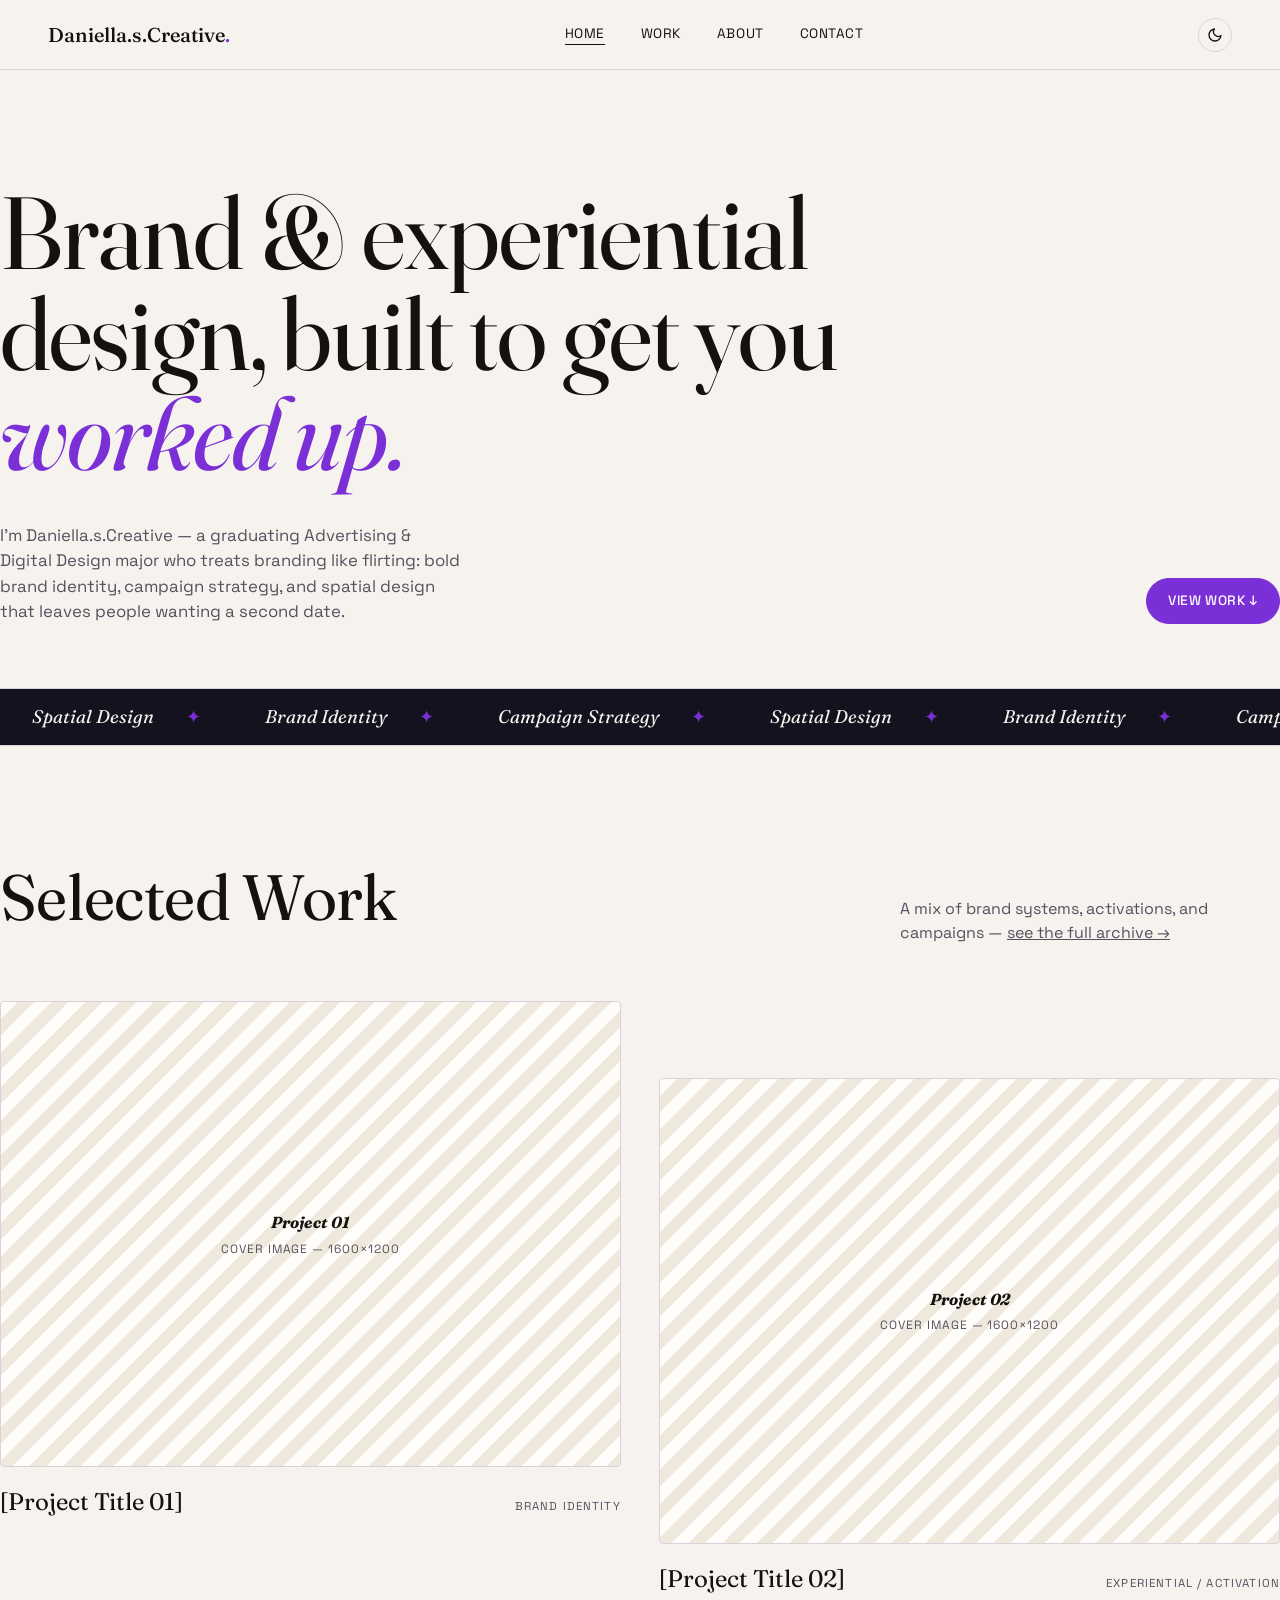
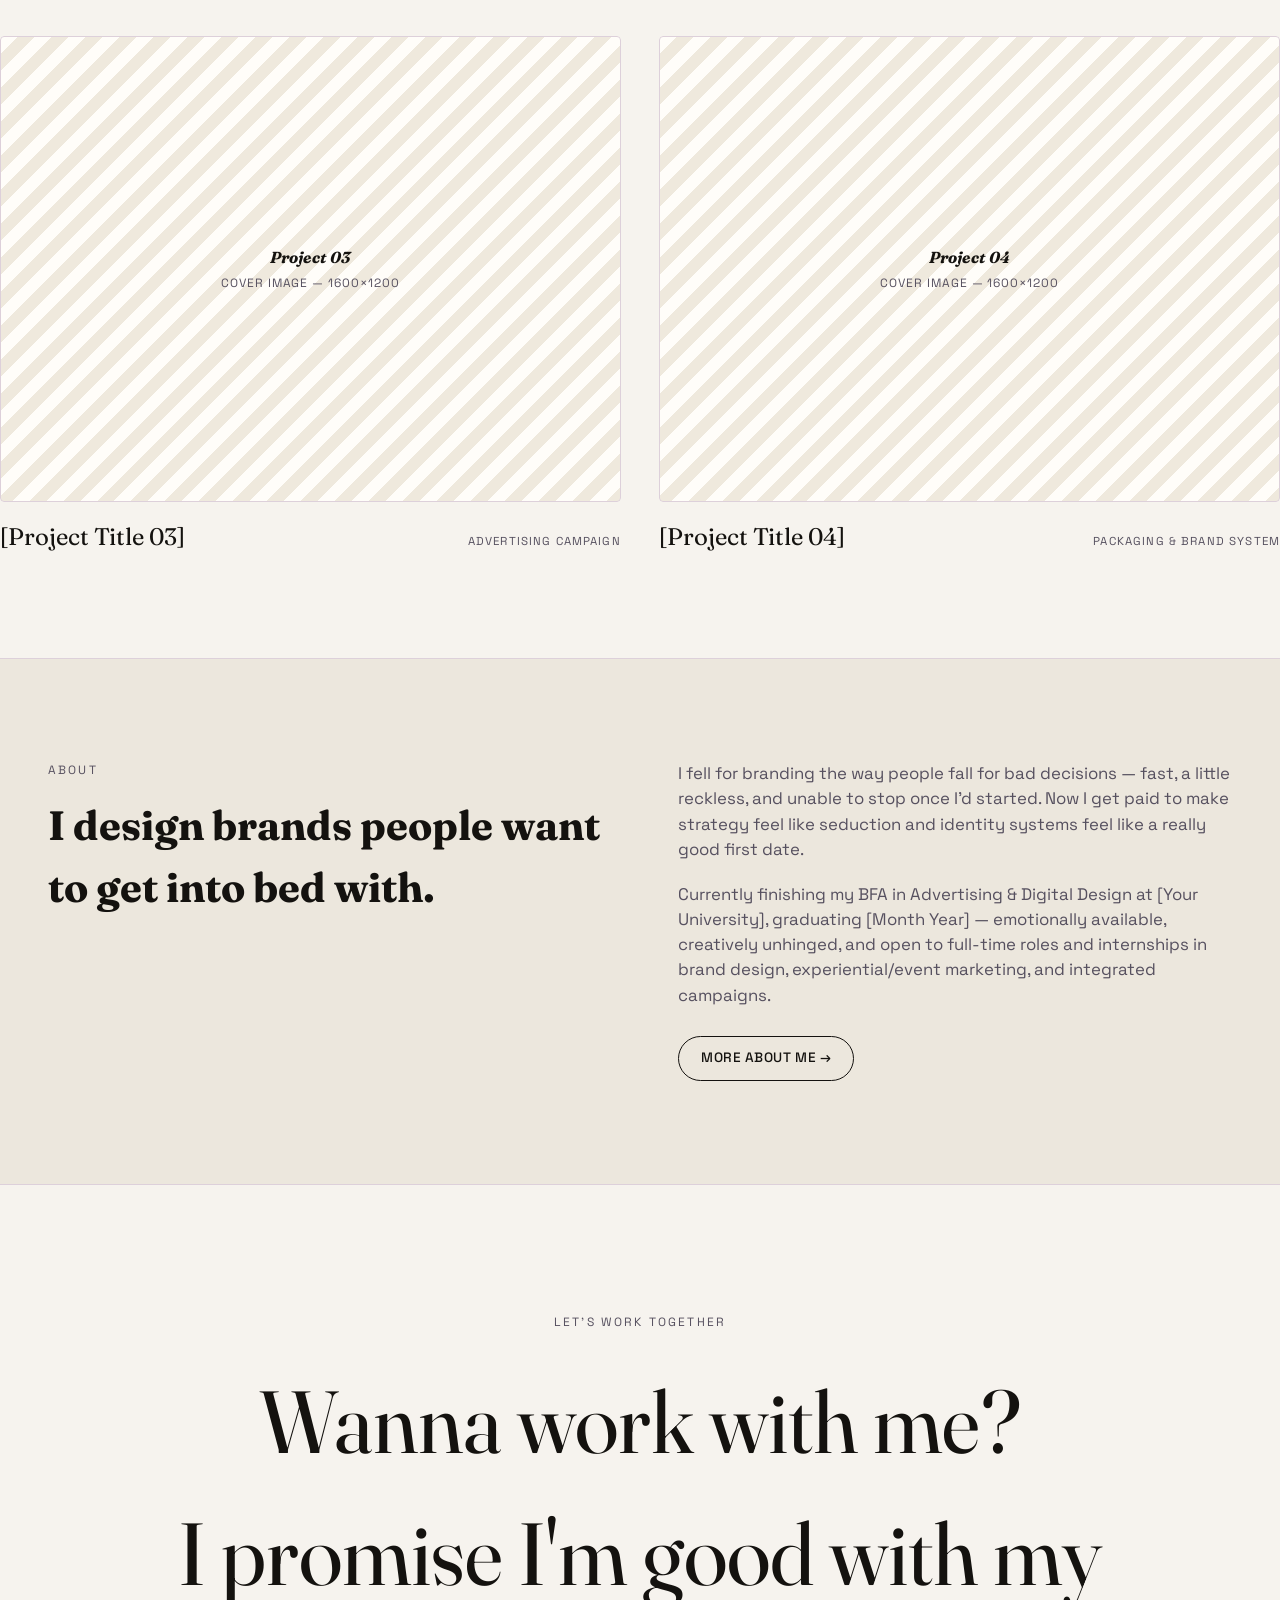
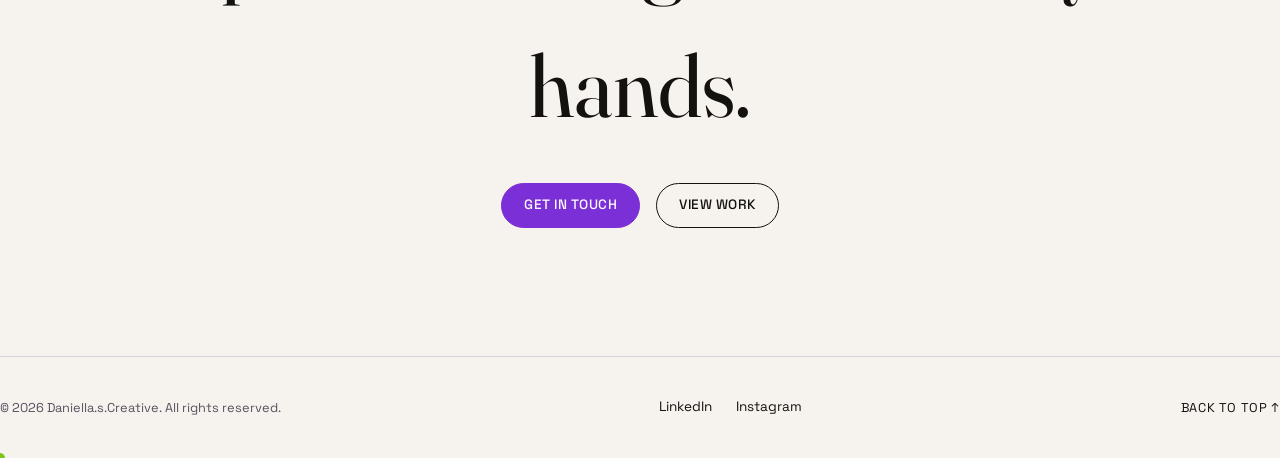
==== index.html @ f0f76352 "Give the template a voice, purple accent, and dark mode Personalize placeholders to Daniella.s.Creat" ====
<!DOCTYPE html>
<html lang="en">
<head>
<meta charset="UTF-8">
<meta name="viewport" content="width=device-width, initial-scale=1.0">
<title>Daniella.s.Creative — Brand &amp; Experiential Designer</title>
<meta name="description" content="Daniella.s.Creative is a brand and experiential designer graduating in 2026. Portfolio of identity, campaign, packaging and experiential design work.">
<link rel="preconnect" href="https://fonts.googleapis.com">
<link rel="stylesheet" href="css/style.css">
</head>
<body>

<!-- ==========================================================================
  HOW TO USE THIS TEMPLATE
  1. Replace every [BRACKETED] placeholder with your real content.
  2. Swap each .img-ph placeholder box for a real <img> tag (see README.md).
  3. To add/remove a project, duplicate a .work-card block below and
     duplicate work/_template.html into a new file in /work/.
  4. Colors, fonts and spacing all live in css/style.css :root variables.
========================================================================== -->

<header class="site-header">
  <nav class="nav">
    <a href="index.html" class="nav-logo">Daniella.s.Creative<span>.</span></a>
    <ul class="nav-links">
      <li><a href="index.html" aria-current="page">Home</a></li>
      <li><a href="work.html">Work</a></li>
      <li><a href="about.html">About</a></li>
      <li><a href="contact.html">Contact</a></li>
    </ul>
    <div class="nav-right">
      <button class="theme-toggle" type="button" aria-label="Toggle dark mode" aria-pressed="false">
        <svg class="icon-sun" viewBox="0 0 24 24" fill="none" stroke="currentColor" stroke-width="2" stroke-linecap="round" stroke-linejoin="round"><circle cx="12" cy="12" r="4"></circle><path d="M12 2v2M12 20v2M4.93 4.93l1.41 1.41M17.66 17.66l1.41 1.41M2 12h2M20 12h2M4.93 19.07l1.41-1.41M17.66 6.34l1.41-1.41"/></svg>
        <svg class="icon-moon" viewBox="0 0 24 24" fill="none" stroke="currentColor" stroke-width="2" stroke-linecap="round" stroke-linejoin="round"><path d="M21 12.79A9 9 0 1 1 11.21 3 7 7 0 0 0 21 12.79z"/></svg>
      </button>
      <button class="nav-toggle" aria-label="Toggle menu" aria-expanded="false">
        <span></span><span></span><span></span>
      </button>
    </div>
  </nav>
</header>

<main>

  <!-- ============ HERO ============ -->
  <section class="hero wrap">
    <h1 class="serif">Brand &amp; experiential<br>design, built to get you <em>worked up.</em></h1>
    <div class="hero-sub">
      <p>I'm Daniella.s.Creative — a graduating Advertising &amp; Digital Design major who treats branding like flirting: bold brand identity, campaign strategy, and spatial design that leaves people wanting a second date.</p>
      <a href="work.html" class="btn btn--accent">View Work ↓</a>
    </div>
  </section>

  <!-- ============ MARQUEE ============ -->
  <div class="marquee" aria-hidden="true">
    <div class="marquee-track">
      <span>Spatial Design</span>
      <span>Brand Identity</span>
      <span>Campaign Strategy</span>
      <span>Spatial Design</span>
      <span>Brand Identity</span>
      <span>Campaign Strategy</span>
      <span>Spatial Design</span>
      <span>Brand Identity</span>
      <span>Campaign Strategy</span>
      <span>Spatial Design</span>
      <span>Brand Identity</span>
      <span>Campaign Strategy</span>
    </div>
  </div>

  <!-- ============ SELECTED WORK ============ -->
  <section class="section wrap" id="work">
    <div class="section-head reveal">
      <h2 class="serif">Selected Work</h2>
      <p>A mix of brand systems, activations, and campaigns — <a href="work.html" style="text-decoration:underline;">see the full archive →</a></p>
    </div>

    <div class="work-grid">

      <a href="work/brand-identity.html" class="work-card reveal">
        <div class="work-card-frame">
          <div class="img-ph r-4-3">
            <div class="img-ph-label"><b>Project 01</b>Cover image — 1600×1200</div>
          </div>
        </div>
        <div class="work-card-meta">
          <h3 class="serif">[Project Title 01]</h3>
          <span class="tag">Brand Identity</span>
        </div>
      </a>

      <a href="work/experiential-activation.html" class="work-card reveal">
        <div class="work-card-frame">
          <div class="img-ph r-4-3">
            <div class="img-ph-label"><b>Project 02</b>Cover image — 1600×1200</div>
          </div>
        </div>
        <div class="work-card-meta">
          <h3 class="serif">[Project Title 02]</h3>
          <span class="tag">Experiential / Activation</span>
        </div>
      </a>

      <a href="work/ad-campaign.html" class="work-card reveal">
        <div class="work-card-frame">
          <div class="img-ph r-4-3">
            <div class="img-ph-label"><b>Project 03</b>Cover image — 1600×1200</div>
          </div>
        </div>
        <div class="work-card-meta">
          <h3 class="serif">[Project Title 03]</h3>
          <span class="tag">Advertising Campaign</span>
        </div>
      </a>

      <a href="work/packaging-system.html" class="work-card reveal">
        <div class="work-card-frame">
          <div class="img-ph r-4-3">
            <div class="img-ph-label"><b>Project 04</b>Cover image — 1600×1200</div>
          </div>
        </div>
        <div class="work-card-meta">
          <h3 class="serif">[Project Title 04]</h3>
          <span class="tag">Packaging &amp; Brand System</span>
        </div>
      </a>

    </div>
  </section>

  <!-- ============ ABOUT TEASER ============ -->
  <section class="section section--alt">
    <div class="wrap split">
      <div class="reveal">
        <p class="eyebrow" style="margin-bottom:1rem;">About</p>
        <h2 class="serif" style="font-size:var(--fs-h2);">I design brands people want to get into bed with.</h2>
      </div>
      <div class="about-copy reveal">
        <p>I fell for branding the way people fall for bad decisions — fast, a little reckless, and unable to stop once I'd started. Now I get paid to make strategy feel like seduction and identity systems feel like a really good first date.</p>
        <p>Currently finishing my BFA in Advertising &amp; Digital Design at [Your University], graduating [Month Year] — emotionally available, creatively unhinged, and open to full-time roles and internships in brand design, experiential/event marketing, and integrated campaigns.</p>
        <a href="about.html" class="btn" style="margin-top:.5rem;">More about me →</a>
      </div>
    </div>
  </section>

  <!-- ============ CTA ============ -->
  <section class="cta wrap reveal">
    <p class="eyebrow" style="margin-bottom:1.5rem;">Let's work together</p>
    <h2 class="serif">Wanna work with me?<br>I promise I'm good with my hands.</h2>
    <div class="cta-links">
      <a href="contact.html" class="btn btn--accent">Get in Touch</a>
      <a href="work.html" class="btn">View Work</a>
    </div>
  </section>

</main>

<footer class="site-footer wrap">
  <div class="footer-row">
    <span class="footer-note">© <span data-year></span> Daniella.s.Creative. All rights reserved.</span>
    <ul class="footer-links">
      <li><a href="[LinkedIn URL]">LinkedIn</a></li>
      <li><a href="[Instagram URL]">Instagram</a></li>
    </ul>
    <a href="#" class="back-to-top">Back to top ↑</a>
  </div>
</footer>

<script src="js/main.js"></script>
</body>
</html>
---- css/style.css ----
/* ==========================================================================
   PORTFOLIO TEMPLATE — Brand & Experiential Design
   ---------------------------------------------------------------------
   Edit the CSS custom properties below to reskin the whole site.
   ========================================================================== */

@import url('https://fonts.googleapis.com/css2?family=Fraunces:ital,opsz,wght@0,9..144,300;0,9..144,400;0,9..144,500;0,9..144,600;1,9..144,400&family=Space+Grotesk:wght@400;500;700&display=swap');

:root{
  /* ---- Palette — swap these to rebrand the whole site ---- */
  --bg:            #f6f3ee;
  --bg-alt:        #ece7dd;
  --ink:           #14120f;
  --ink-soft:      #56505f;
  --line:          #ddd0da;
  --accent:        #7b2fd6;
  --accent-ink:    #fdfbff;
  --paper:         #fffdf9;
  --ph-stripe:     #efe9dd;

  /* Marquee band stays a fixed dark stripe in both themes on purpose —
     it's an accent band, not page chrome, so it doesn't invert with --ink/--bg. */
  --marquee-bg:    #14121e;
  --marquee-ink:   #f6f3ee;

  /* ---- Type ---- */
  --font-display: 'Fraunces', Georgia, 'Times New Roman', serif;
  --font-body:    'Space Grotesk', 'Helvetica Neue', Arial, sans-serif;

  --fs-hero: clamp(2.8rem, 8vw, 7.5rem);
  --fs-h1:   clamp(2.2rem, 5vw, 4.2rem);
  --fs-h2:   clamp(1.6rem, 3.2vw, 2.6rem);
  --fs-h3:   clamp(1.15rem, 2vw, 1.5rem);
  --fs-body: clamp(1rem, 1.1vw, 1.125rem);

  --gutter: clamp(1.25rem, 4vw, 3rem);
  --maxw: 1400px;

  --ease: cubic-bezier(.22,.61,.36,1);
}

/* ---- Dark mode ----
   Follows the visitor's OS preference by default; a manual toggle
   (see .theme-toggle in js/main.js) overrides it via [data-theme] and
   remembers the choice in localStorage. */
@media (prefers-color-scheme: dark){
  :root:not([data-theme="light"]){
    --bg:            #16121e;
    --bg-alt:        #1e1828;
    --ink:           #f3efe9;
    --ink-soft:      #b8adc7;
    --line:          #332a44;
    --accent:        #b98bff;
    --accent-ink:    #16121e;
    --paper:         #201a2c;
    --ph-stripe:     #2a2238;
  }
}
:root[data-theme="dark"]{
  --bg:            #16121e;
  --bg-alt:        #1e1828;
  --ink:           #f3efe9;
  --ink-soft:      #b8adc7;
  --line:          #332a44;
  --accent:        #b98bff;
  --accent-ink:    #16121e;
  --paper:         #201a2c;
  --ph-stripe:     #2a2238;
}

*, *::before, *::after{ box-sizing: border-box; }

html{ scroll-behavior: smooth; }

html, body{ overflow-x: hidden; }

body{
  margin: 0;
  background: var(--bg);
  color: var(--ink);
  font-family: var(--font-body);
  font-size: var(--fs-body);
  line-height: 1.5;
  -webkit-font-smoothing: antialiased;
  transition: background .3s var(--ease), color .3s var(--ease);
}

img{ max-width: 100%; display: block; }
a{ color: inherit; text-decoration: none; }
ul{ list-style: none; margin: 0; padding: 0; }
h1,h2,h3,h4,p{ margin: 0; }

.wrap{
  max-width: var(--maxw);
  margin: 0 auto;
  padding-left: var(--gutter);
  padding-right: var(--gutter);
}

.eyebrow{
  font-family: var(--font-body);
  font-size: .75rem;
  letter-spacing: .18em;
  text-transform: uppercase;
  color: var(--ink-soft);
}

.serif{ font-family: var(--font-display); }

/* ---------- Buttons ---------- */
.btn{
  display: inline-flex;
  align-items: center;
  gap: .5rem;
  padding: .85em 1.6em;
  border: 1px solid var(--ink);
  border-radius: 999px;
  font-size: .85rem;
  letter-spacing: .04em;
  text-transform: uppercase;
  font-weight: 500;
  transition: background var(--ease) .25s, color var(--ease) .25s, transform var(--ease) .25s;
}
.btn:hover{ background: var(--ink); color: var(--bg); transform: translateY(-2px); }
.btn--accent{ background: var(--accent); border-color: var(--accent); color: var(--accent-ink); }
.btn--accent:hover{ background: var(--ink); border-color: var(--ink); color: var(--bg); }

/* ---------- Header / Nav ---------- */
.site-header{
  position: sticky;
  top: 0;
  z-index: 100;
  background: color-mix(in srgb, var(--bg) 88%, transparent);
  backdrop-filter: blur(10px);
  border-bottom: 1px solid var(--line);
}
.nav{
  display: flex;
  align-items: center;
  justify-content: space-between;
  padding: 1.1rem var(--gutter);
  max-width: var(--maxw);
  margin: 0 auto;
}
.nav-logo{
  font-family: var(--font-display);
  font-size: 1.25rem;
  font-weight: 500;
}
.nav-logo span{ color: var(--accent); }
.nav-links{
  display: flex;
  gap: 2.25rem;
  font-size: .85rem;
  letter-spacing: .04em;
  text-transform: uppercase;
}
.nav-links a{
  position: relative;
  padding-bottom: 3px;
}
.nav-links a::after{
  content: "";
  position: absolute;
  left: 0; right: 100%;
  bottom: 0;
  height: 1px;
  background: var(--ink);
  transition: right .3s var(--ease);
}
.nav-links a:hover::after,
.nav-links a[aria-current="page"]::after{ right: 0; }

.nav-right{
  display: flex;
  align-items: center;
  gap: 1.5rem;
}

.theme-toggle{
  display: inline-flex;
  align-items: center;
  justify-content: center;
  width: 34px;
  height: 34px;
  border-radius: 50%;
  border: 1px solid var(--line);
  background: none;
  color: var(--ink);
  cursor: pointer;
  flex: none;
  transition: border-color .25s var(--ease), background .25s var(--ease), transform .25s var(--ease);
}
.theme-toggle:hover{ border-color: var(--accent); transform: translateY(-1px); }
.theme-toggle svg{ width: 16px; height: 16px; display: block; }
.theme-toggle .icon-sun{ display: none; }
.theme-toggle .icon-moon{ display: block; }
:root[data-theme="dark"] .theme-toggle .icon-sun{ display: block; }
:root[data-theme="dark"] .theme-toggle .icon-moon{ display: none; }
@media (prefers-color-scheme: dark){
  :root:not([data-theme="light"]) .theme-toggle .icon-sun{ display: block; }
  :root:not([data-theme="light"]) .theme-toggle .icon-moon{ display: none; }
}

.nav-toggle{
  display: none;
  flex-direction: column;
  gap: 5px;
  background: none;
  border: 0;
  cursor: pointer;
  padding: .5rem;
}
.nav-toggle span{
  width: 24px; height: 1.5px; background: var(--ink);
  transition: transform .25s var(--ease), opacity .25s var(--ease);
}

@media (max-width: 780px){
  .nav-toggle{ display: flex; }
  .nav-links{
    position: fixed;
    inset: 0 0 auto auto;
    top: 64px;
    right: 0;
    height: calc(100vh - 64px);
    width: min(78vw, 320px);
    background: var(--paper);
    flex-direction: column;
    gap: 1.75rem;
    padding: 3rem 2rem;
    transform: translateX(100%);
    transition: transform .35s var(--ease);
    border-left: 1px solid var(--line);
  }
  .nav-links.is-open{ transform: translateX(0); }
  body.nav-open{ overflow: hidden; }
}

/* ---------- Hero ---------- */
.hero{
  padding: clamp(3rem, 10vw, 7rem) 0 clamp(2.5rem, 6vw, 4rem);
  border-bottom: 1px solid var(--line);
}
.hero-kicker{
  display: flex;
  align-items: center;
  gap: .75rem;
  margin-bottom: 1.5rem;
}
.hero-kicker .dot{
  width: 8px; height: 8px; border-radius: 50%;
  background: var(--accent);
  display: inline-block;
}
.hero h1{
  font-family: var(--font-display);
  font-weight: 400;
  font-size: var(--fs-hero);
  line-height: .98;
  letter-spacing: -.01em;
  max-width: 18ch;
}
.hero h1 em{
  font-style: italic;
  color: var(--accent);
}
.hero-sub{
  display: flex;
  justify-content: space-between;
  align-items: flex-end;
  gap: 2rem;
  margin-top: 2.5rem;
  flex-wrap: wrap;
}
.hero-sub p{
  max-width: 42ch;
  color: var(--ink-soft);
  font-size: 1.05rem;
}

/* ---------- Marquee ---------- */
.marquee{
  border-bottom: 1px solid var(--line);
  overflow: hidden;
  background: var(--marquee-bg);
  color: var(--marquee-ink);
  padding: .9rem 0;
}
.marquee-track{
  display: flex;
  width: max-content;
  animation: marquee 28s linear infinite;
}
.marquee-track span{
  font-family: var(--font-display);
  font-style: italic;
  font-size: 1.15rem;
  white-space: nowrap;
  padding: 0 2rem;
  display: flex;
  align-items: center;
  gap: 2rem;
}
.marquee-track span::after{ content: "✦"; font-style: normal; color: var(--accent); }
@keyframes marquee{ from{ transform: translateX(0); } to{ transform: translateX(-50%); } }

/* ---------- Section scaffolding ---------- */
.section{ padding: clamp(3.5rem, 8vw, 6.5rem) 0; }
.section-head{
  display: flex;
  justify-content: space-between;
  align-items: flex-end;
  gap: 2rem;
  margin-bottom: clamp(2rem, 5vw, 3.5rem);
  flex-wrap: wrap;
}
.section-head h2{
  font-family: var(--font-display);
  font-size: var(--fs-h1);
  font-weight: 400;
  letter-spacing: -.01em;
}
.section-head p{ max-width: 38ch; color: var(--ink-soft); }
.section--alt{ background: var(--bg-alt); border-top: 1px solid var(--line); border-bottom: 1px solid var(--line); }

/* ---------- Image placeholder ---------- */
.img-ph{
  position: relative;
  width: 100%;
  border-radius: 4px;
  overflow: hidden;
  background:
    repeating-linear-gradient(135deg, var(--paper) 0 12px, var(--ph-stripe) 12px 24px);
  border: 1px solid var(--line);
  display: flex;
  align-items: center;
  justify-content: center;
  text-align: center;
}
.img-ph::before{ content: ""; display: block; padding-top: var(--ratio, 75%); }
.img-ph .img-ph-label{
  position: absolute;
  inset: 0;
  display: flex;
  flex-direction: column;
  align-items: center;
  justify-content: center;
  gap: .35rem;
  padding: 1rem;
  color: var(--ink-soft);
  font-size: .75rem;
  letter-spacing: .08em;
  text-transform: uppercase;
}
.img-ph .img-ph-label b{
  font-family: var(--font-display);
  font-style: italic;
  font-size: 1rem;
  letter-spacing: 0;
  text-transform: none;
  color: var(--ink);
}
.img-ph img{ position: absolute; inset: 0; width: 100%; height: 100%; object-fit: cover; }

/* ratios */
.r-4-3  { --ratio: 75%; }
.r-16-9 { --ratio: 56.25%; }
.r-1-1  { --ratio: 100%; }
.r-3-4  { --ratio: 133.33%; }
.r-21-9 { --ratio: 42.85%; }

/* ---------- Work grid ---------- */
.work-grid{
  display: grid;
  grid-template-columns: repeat(2, 1fr);
  gap: clamp(1.5rem, 3vw, 3rem) clamp(1.25rem, 3vw, 2.5rem);
}
.work-card{ display: block; }
.work-card:nth-child(3n+2){ margin-top: clamp(2rem, 6vw, 5rem); }
.work-card .img-ph{ transition: transform .5s var(--ease); }
.work-card:hover .img-ph{ transform: scale(1.015); }
.work-card-frame{ overflow: hidden; border-radius: 4px; }
.work-card-meta{
  display: flex;
  justify-content: space-between;
  align-items: baseline;
  margin-top: 1.1rem;
  gap: 1rem;
}
.work-card-meta h3{
  font-family: var(--font-display);
  font-size: var(--fs-h3);
  font-weight: 400;
}
.work-card-meta .tag{
  font-size: .72rem;
  letter-spacing: .1em;
  text-transform: uppercase;
  color: var(--ink-soft);
  white-space: nowrap;
}
.work-card-num{
  font-size: .75rem;
  color: var(--ink-soft);
  letter-spacing: .05em;
}

@media (max-width: 860px){
  .work-grid{ grid-template-columns: 1fr; }
  .work-card:nth-child(3n+2){ margin-top: 0; }
}

/* ---------- About / stats ---------- */
.split{
  display: grid;
  grid-template-columns: 1fr 1fr;
  gap: clamp(2rem, 6vw, 5rem);
  align-items: start;
}
@media (max-width: 860px){ .split{ grid-template-columns: 1fr; } }

.about-copy p{ margin-bottom: 1.25rem; color: var(--ink-soft); font-size: 1.05rem; }
.about-copy p:last-child{ margin-bottom: 0; }

.stat-list{ border-top: 1px solid var(--line); margin-top: 2.5rem; }
.stat-row{
  display: flex;
  justify-content: space-between;
  padding: 1.1rem 0;
  border-bottom: 1px solid var(--line);
  font-size: .95rem;
}
.stat-row span:first-child{ color: var(--ink-soft); }

.tag-list{ display: flex; flex-wrap: wrap; gap: .6rem; margin-top: 1.5rem; }
.tag-pill{
  border: 1px solid var(--line);
  border-radius: 999px;
  padding: .5em 1.1em;
  font-size: .8rem;
  color: var(--ink-soft);
}

/* ---------- Process steps ---------- */
.process-list{ border-top: 1px solid var(--line); }
.process-step{
  display: grid;
  grid-template-columns: 90px 1fr 1.4fr;
  gap: 2rem;
  padding: 2rem 0;
  border-bottom: 1px solid var(--line);
  align-items: baseline;
}
.process-step .num{
  font-family: var(--font-display);
  font-style: italic;
  font-size: 1.4rem;
  color: var(--accent);
}
.process-step h3{ font-family: var(--font-display); font-weight: 400; font-size: 1.4rem; }
.process-step p{ color: var(--ink-soft); }
@media (max-width: 700px){
  .process-step{ grid-template-columns: 1fr; gap: .5rem; }
}

/* ---------- CTA / Contact ---------- */
.cta{
  text-align: center;
  padding: clamp(4rem, 12vw, 8rem) 0;
}
.cta h2{
  font-family: var(--font-display);
  font-weight: 400;
  font-size: clamp(2.4rem, 7vw, 5.5rem);
  max-width: 20ch;
  margin: 0 auto 2rem;
}
.cta-links{
  display: flex;
  justify-content: center;
  gap: 1rem;
  flex-wrap: wrap;
}
.contact-grid{
  display: grid;
  grid-template-columns: 1fr 1fr;
  gap: 3rem;
}
@media (max-width: 700px){ .contact-grid{ grid-template-columns: 1fr; } }
.contact-item{ padding: 1.75rem 0; border-bottom: 1px solid var(--line); }
.contact-item .eyebrow{ margin-bottom: .5rem; }
.contact-item a, .contact-item p{ font-family: var(--font-display); font-size: 1.4rem; }

/* ---------- Footer ---------- */
.site-footer{
  border-top: 1px solid var(--line);
  padding: 2.5rem 0;
}
.footer-row{
  display: flex;
  justify-content: space-between;
  align-items: center;
  gap: 1rem;
  flex-wrap: wrap;
}
.footer-links{ display: flex; gap: 1.5rem; font-size: .85rem; }
.footer-note{ color: var(--ink-soft); font-size: .8rem; }
.back-to-top{ font-size: .8rem; letter-spacing: .05em; text-transform: uppercase; }

/* ---------- Reveal-on-scroll ---------- */
.reveal{
  opacity: 0;
  transform: translateY(24px);
  transition: opacity .7s var(--ease), transform .7s var(--ease);
}
.reveal.is-visible{ opacity: 1; transform: none; }

/* ---------- Project (case study) page ---------- */
.project-hero{ padding: clamp(2.5rem, 7vw, 5rem) 0 3rem; }
.project-meta-bar{
  display: grid;
  grid-template-columns: repeat(4, 1fr);
  border-top: 1px solid var(--line);
  border-bottom: 1px solid var(--line);
}
.project-meta-bar div{
  padding: 1.5rem clamp(1rem, 2vw, 2rem);
  border-left: 1px solid var(--line);
}
.project-meta-bar div:first-child{ border-left: 0; }
@media (max-width: 780px){
  .project-meta-bar{ grid-template-columns: repeat(2, 1fr); }
  .project-meta-bar div:nth-child(3){ border-left: 0; }
}
.project-meta-bar .eyebrow{ margin-bottom: .4rem; }
.project-meta-bar strong{ font-family: var(--font-display); font-weight: 400; font-size: 1.15rem; }

.project-hero-img{ margin-top: 2.5rem; }

.project-intro{
  display: grid;
  grid-template-columns: .8fr 1.2fr;
  gap: clamp(2rem, 6vw, 5rem);
  padding: clamp(3rem, 7vw, 5rem) 0;
}
@media (max-width: 860px){ .project-intro{ grid-template-columns: 1fr; } }
.project-intro h2{ font-family: var(--font-display); font-weight: 400; font-size: var(--fs-h2); }
.project-intro .body p{ color: var(--ink-soft); margin-bottom: 1.25rem; font-size: 1.05rem; }
.project-intro .body p:last-child{ margin-bottom: 0; }

.gallery{ display: grid; gap: clamp(1.25rem, 3vw, 2rem); padding-bottom: clamp(2rem,5vw,3rem); }
.gallery-2col{ grid-template-columns: 1fr 1fr; }
@media (max-width: 700px){ .gallery-2col{ grid-template-columns: 1fr; } }

.pull-quote{
  padding: clamp(3rem, 8vw, 5rem) 0;
  text-align: center;
}
.pull-quote blockquote{
  font-family: var(--font-display);
  font-style: italic;
  font-weight: 400;
  font-size: clamp(1.6rem, 4vw, 2.75rem);
  max-width: 24ch;
  margin: 0 auto;
  line-height: 1.25;
}
.pull-quote cite{
  display: block;
  margin-top: 1.5rem;
  font-style: normal;
  font-size: .8rem;
  letter-spacing: .08em;
  text-transform: uppercase;
  color: var(--ink-soft);
}

.credits{
  border-top: 1px solid var(--line);
  padding: clamp(2.5rem, 6vw, 4rem) 0;
  display: grid;
  grid-template-columns: repeat(3, 1fr);
  gap: 1.5rem;
}
@media (max-width: 700px){ .credits{ grid-template-columns: 1fr 1fr; } }
.credits div span{ display: block; }

.next-project{
  border-top: 1px solid var(--line);
  padding: clamp(3rem, 8vw, 6rem) 0;
  text-align: center;
}
.next-project .eyebrow{ margin-bottom: 1rem; }
.next-project h2{
  font-family: var(--font-display);
  font-weight: 400;
  font-size: clamp(2rem, 6vw, 4.5rem);
  transition: color .25s var(--ease);
}
.next-project a:hover h2{ color: var(--accent); }

/* ---------- Utility ---------- */
.mt-0{ margin-top: 0 !important; }
.center{ text-align: center; }
.small{ font-size: .85rem; color: var(--ink-soft); }

/* Custom cursor dot (progressive enhancement, desktop only) */
.cursor-dot{
  position: fixed;
  width: 10px; height: 10px;
  border-radius: 50%;
  background: var(--accent);
  pointer-events: none;
  z-index: 999;
  transform: translate(-50%, -50%);
  mix-blend-mode: difference;
  transition: opacity .2s;
  opacity: 0;
}
@media (hover: hover) and (pointer: fine){
  .cursor-dot{ opacity: 1; }
}
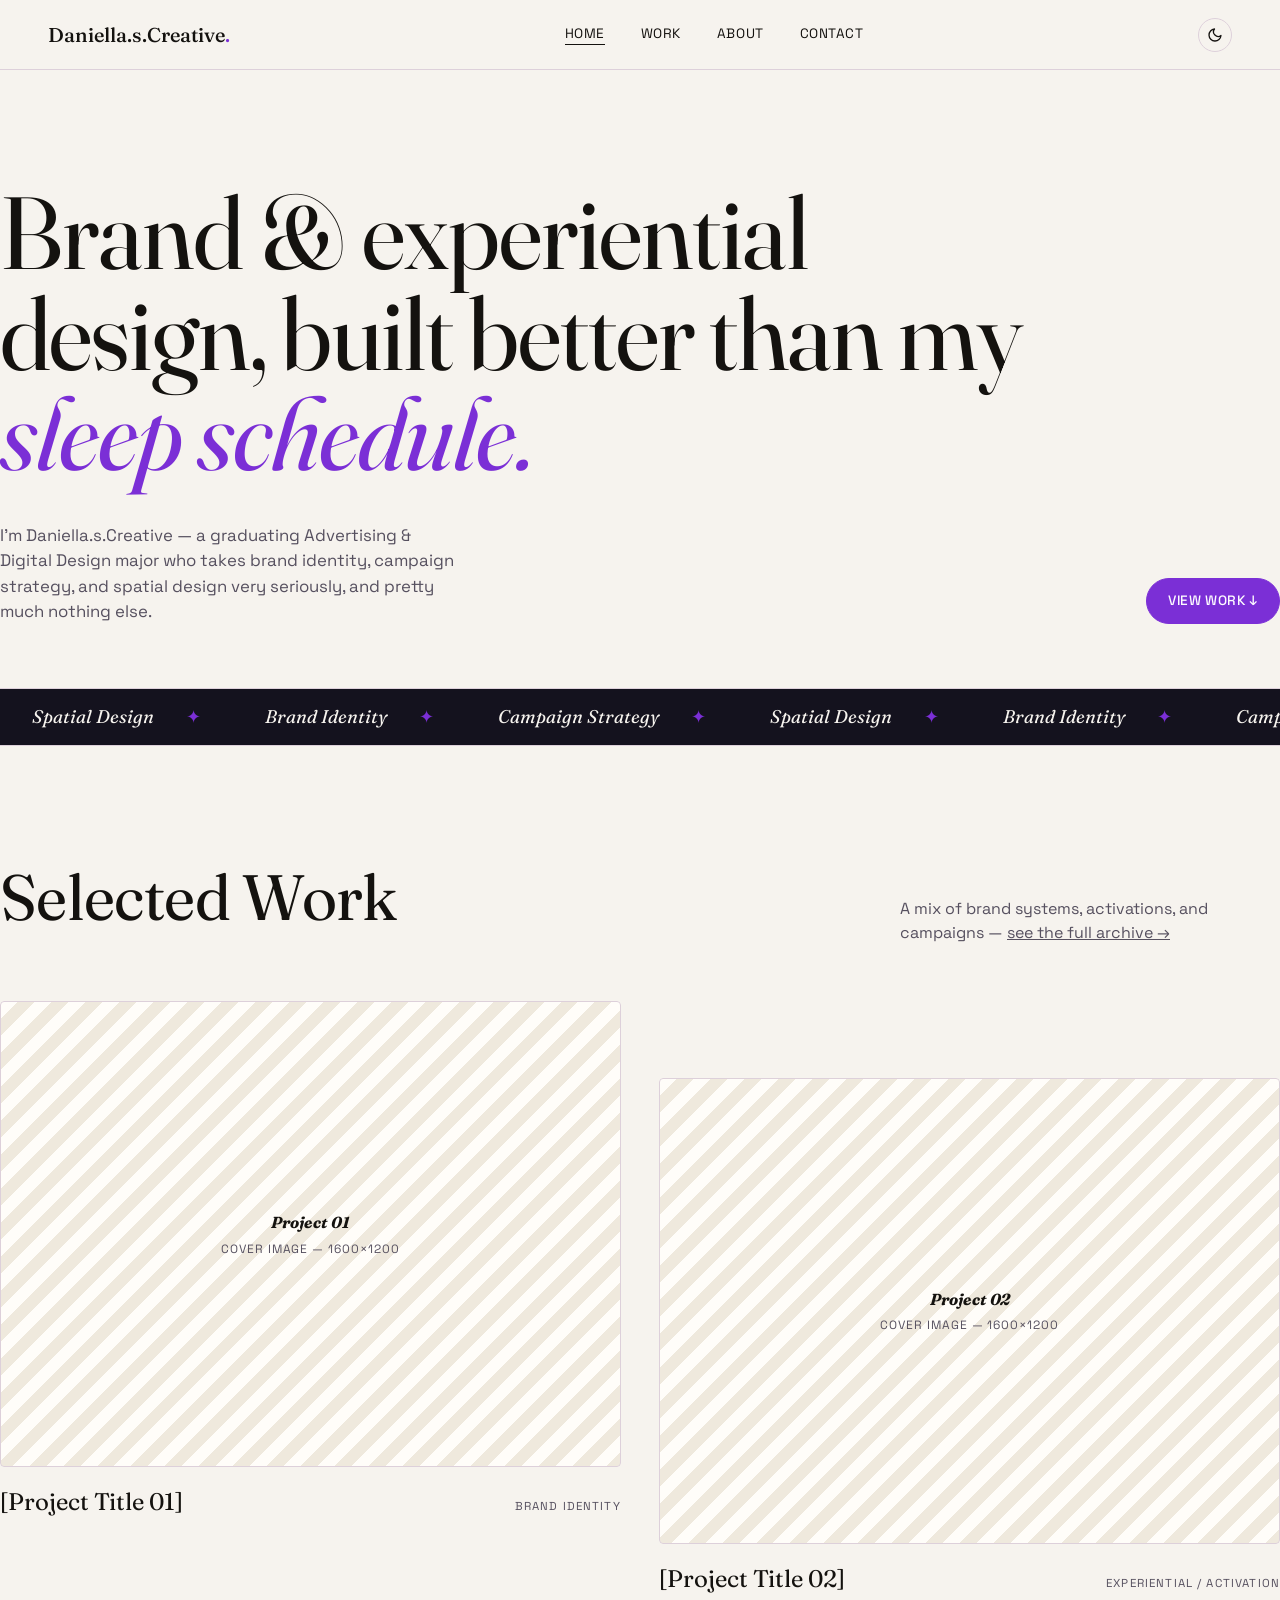
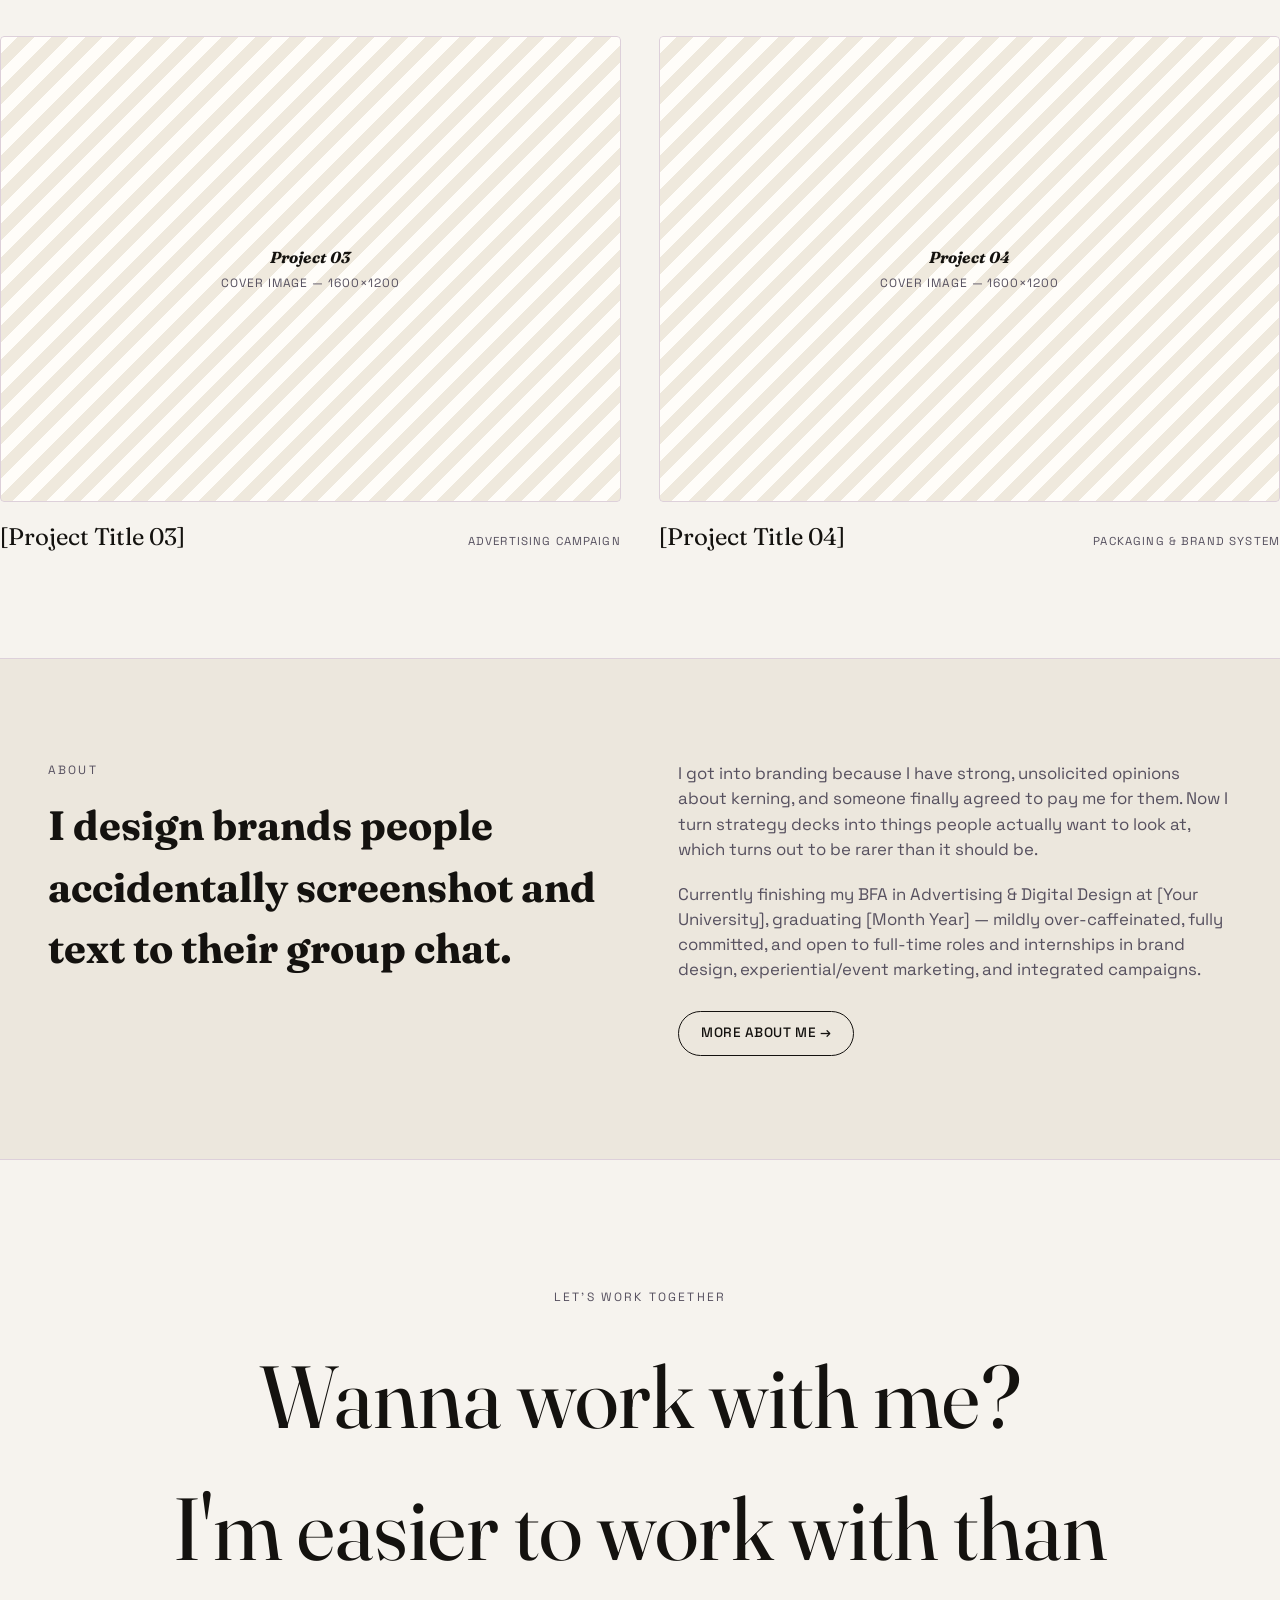
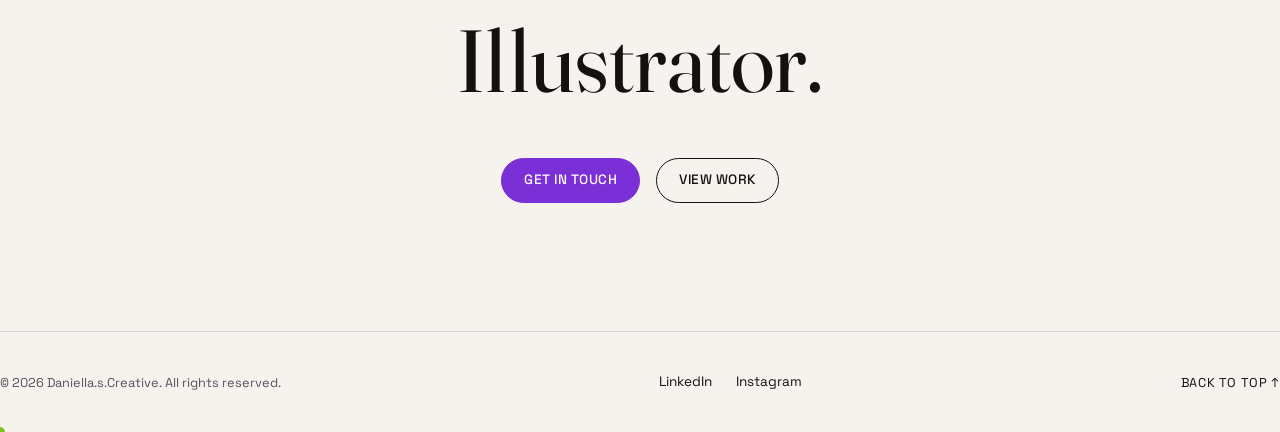
==== commit c24cc6b3: "Make the copy funny instead of flirty Swap the romantic/innuendo-laced hero, about, and CTA lines fo" ====
--- a/index.html
+++ b/index.html
@@ -44,9 +44,9 @@
 
   <!-- ============ HERO ============ -->
   <section class="hero wrap">
-    <h1 class="serif">Brand &amp; experiential<br>design, built to get you <em>worked up.</em></h1>
+    <h1 class="serif">Brand &amp; experiential<br>design, built better than my <em>sleep schedule.</em></h1>
     <div class="hero-sub">
-      <p>I'm Daniella.s.Creative — a graduating Advertising &amp; Digital Design major who treats branding like flirting: bold brand identity, campaign strategy, and spatial design that leaves people wanting a second date.</p>
+      <p>I'm Daniella.s.Creative — a graduating Advertising &amp; Digital Design major who takes brand identity, campaign strategy, and spatial design very seriously, and pretty much nothing else.</p>
       <a href="work.html" class="btn btn--accent">View Work ↓</a>
     </div>
   </section>
@@ -134,11 +134,11 @@
     <div class="wrap split">
       <div class="reveal">
         <p class="eyebrow" style="margin-bottom:1rem;">About</p>
-        <h2 class="serif" style="font-size:var(--fs-h2);">I design brands people want to get into bed with.</h2>
+        <h2 class="serif" style="font-size:var(--fs-h2);">I design brands people accidentally screenshot and text to their group chat.</h2>
       </div>
       <div class="about-copy reveal">
-        <p>I fell for branding the way people fall for bad decisions — fast, a little reckless, and unable to stop once I'd started. Now I get paid to make strategy feel like seduction and identity systems feel like a really good first date.</p>
-        <p>Currently finishing my BFA in Advertising &amp; Digital Design at [Your University], graduating [Month Year] — emotionally available, creatively unhinged, and open to full-time roles and internships in brand design, experiential/event marketing, and integrated campaigns.</p>
+        <p>I got into branding because I have strong, unsolicited opinions about kerning, and someone finally agreed to pay me for them. Now I turn strategy decks into things people actually want to look at, which turns out to be rarer than it should be.</p>
+        <p>Currently finishing my BFA in Advertising &amp; Digital Design at [Your University], graduating [Month Year] — mildly over-caffeinated, fully committed, and open to full-time roles and internships in brand design, experiential/event marketing, and integrated campaigns.</p>
         <a href="about.html" class="btn" style="margin-top:.5rem;">More about me →</a>
       </div>
     </div>
@@ -147,7 +147,7 @@
   <!-- ============ CTA ============ -->
   <section class="cta wrap reveal">
     <p class="eyebrow" style="margin-bottom:1.5rem;">Let's work together</p>
-    <h2 class="serif">Wanna work with me?<br>I promise I'm good with my hands.</h2>
+    <h2 class="serif">Wanna work with me?<br>I'm easier to work with than Illustrator.</h2>
     <div class="cta-links">
       <a href="contact.html" class="btn btn--accent">Get in Touch</a>
       <a href="work.html" class="btn">View Work</a>
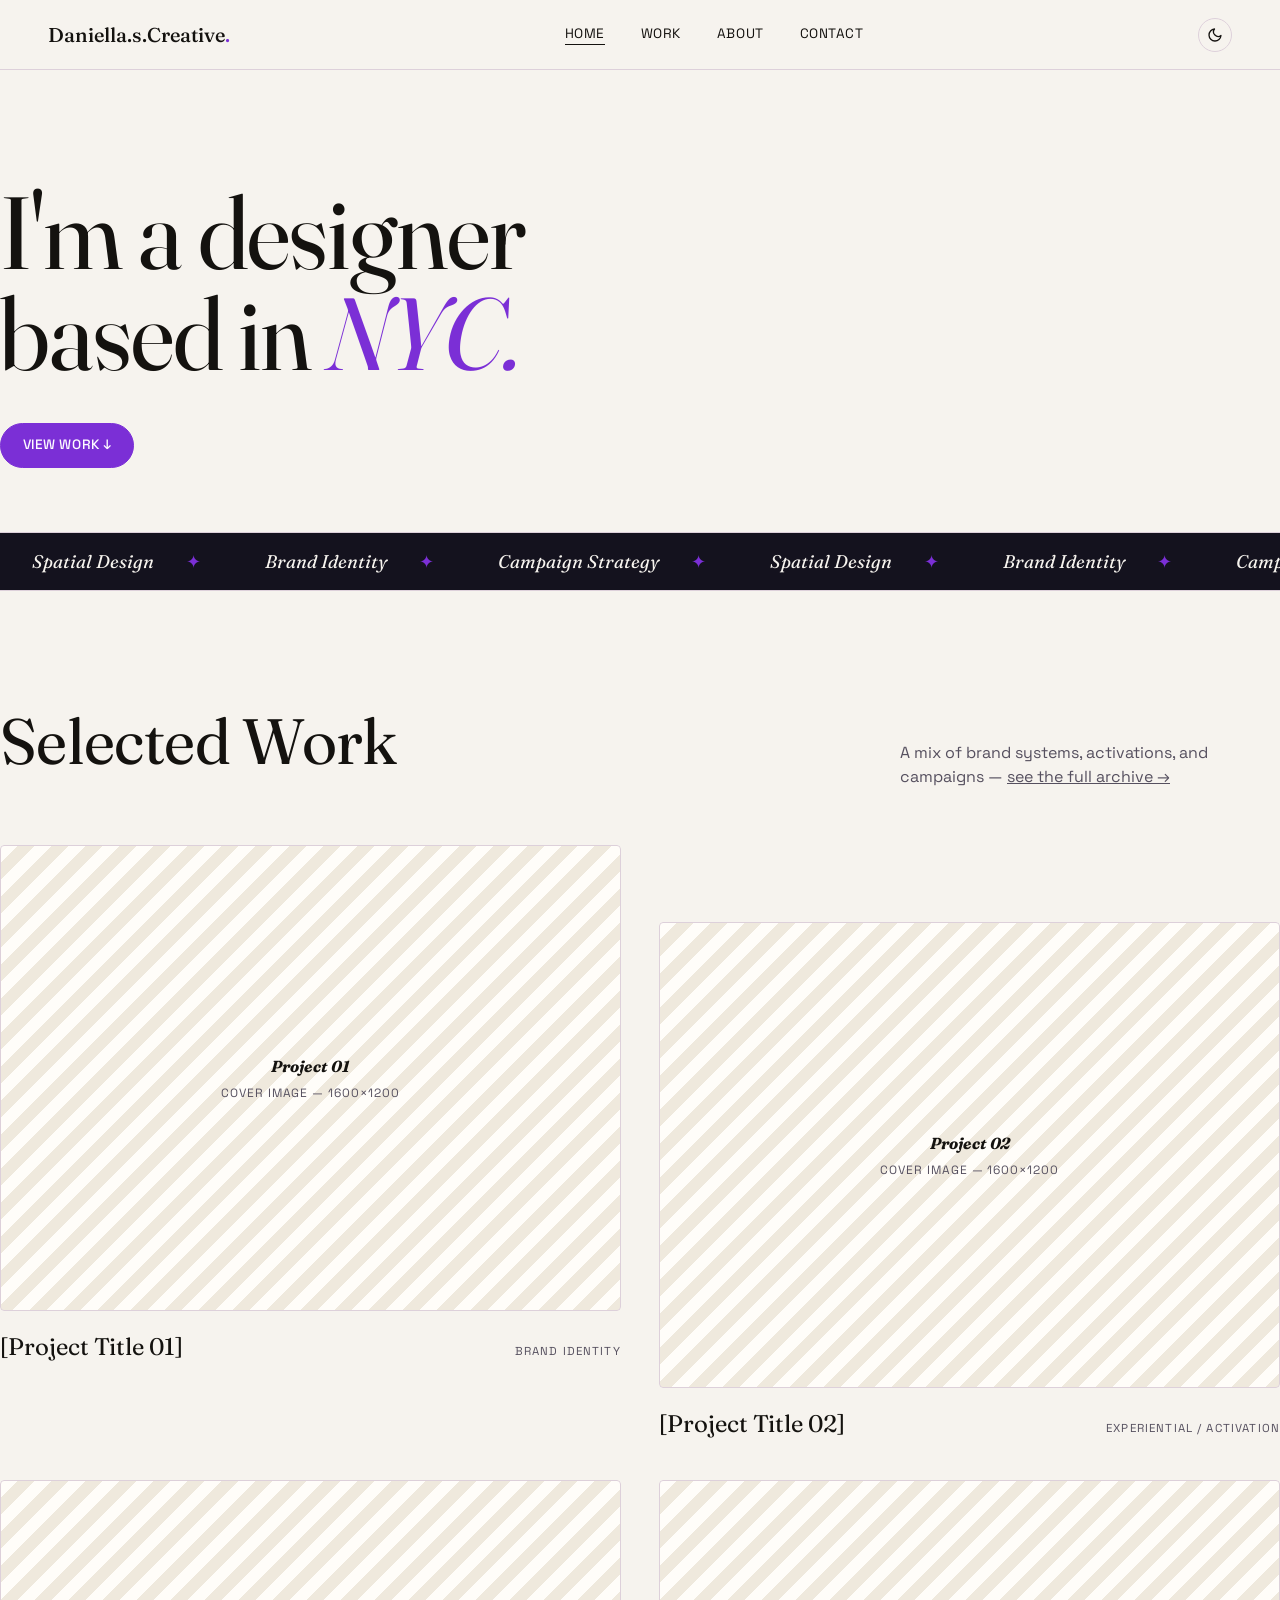
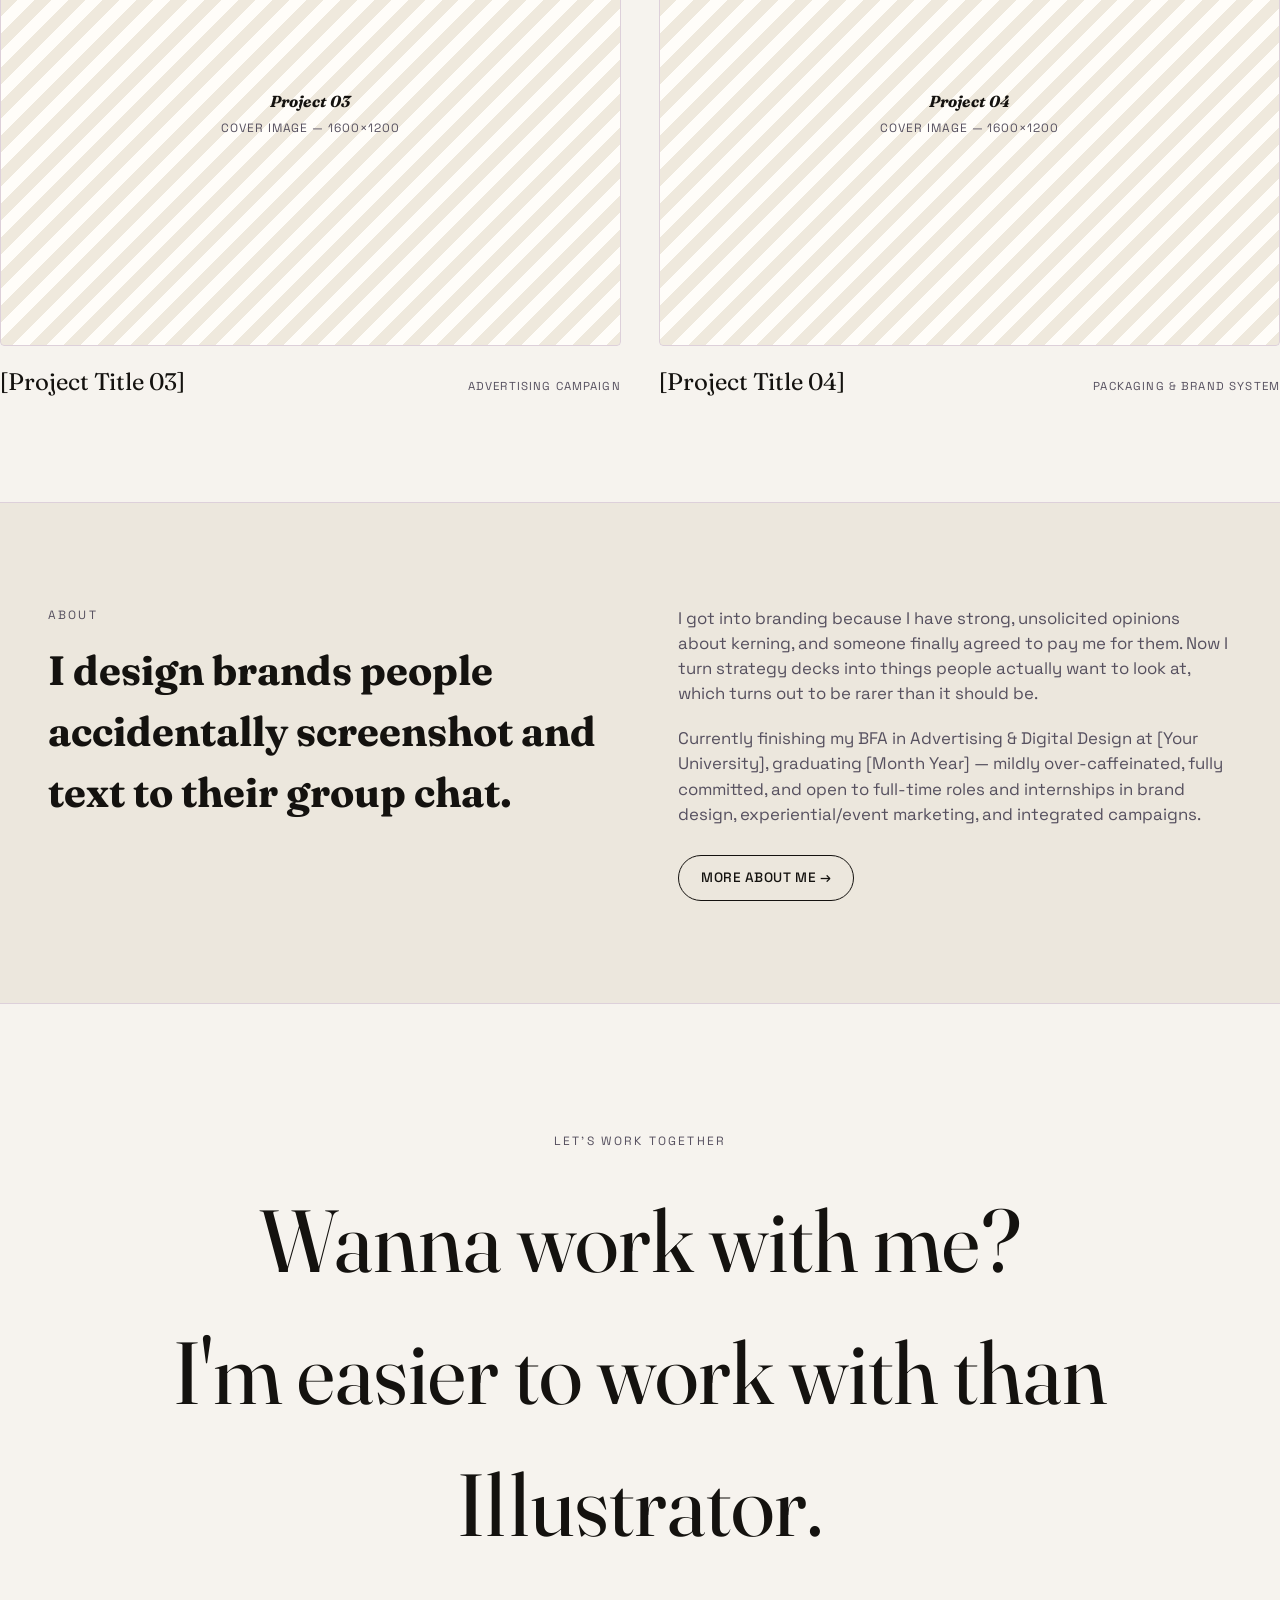
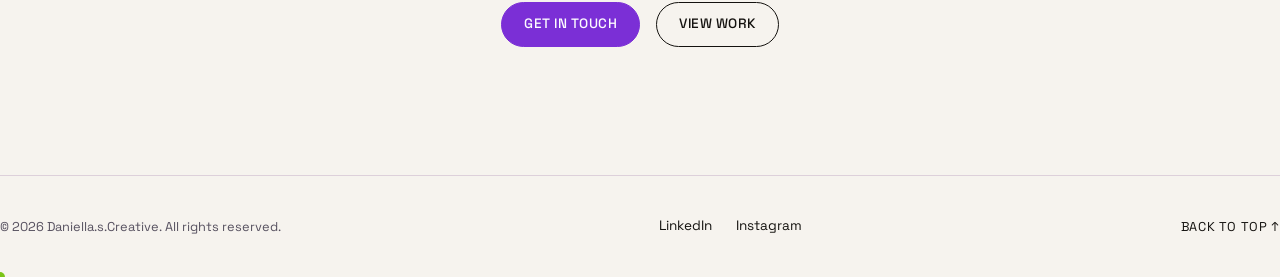
==== commit 9db1c765: "Trim the homepage hero down to a one-line intro Replace the joke headline and descriptive paragraph " ====
--- a/index.html
+++ b/index.html
@@ -44,9 +44,8 @@
 
   <!-- ============ HERO ============ -->
   <section class="hero wrap">
-    <h1 class="serif">Brand &amp; experiential<br>design, built better than my <em>sleep schedule.</em></h1>
+    <h1 class="serif">I'm a designer<br>based in <em>NYC.</em></h1>
     <div class="hero-sub">
-      <p>I'm Daniella.s.Creative — a graduating Advertising &amp; Digital Design major who takes brand identity, campaign strategy, and spatial design very seriously, and pretty much nothing else.</p>
       <a href="work.html" class="btn btn--accent">View Work ↓</a>
     </div>
   </section>
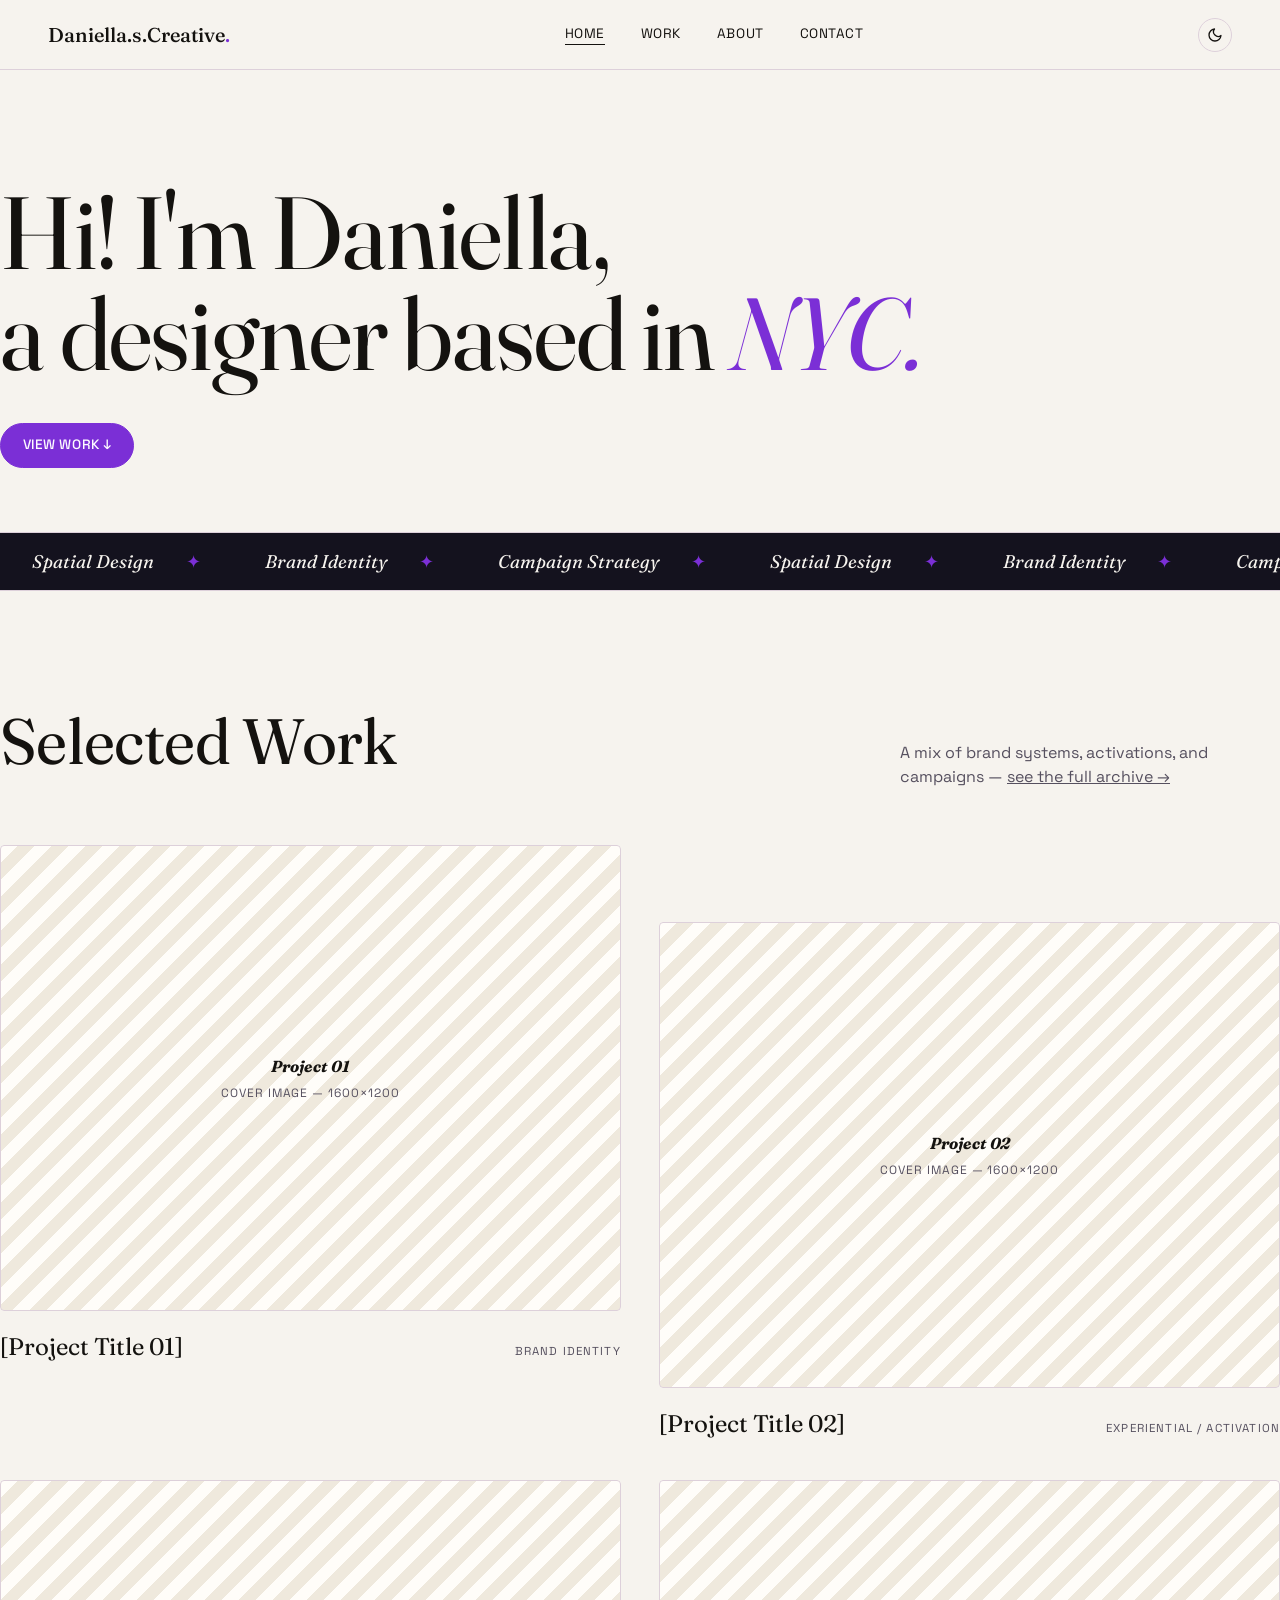
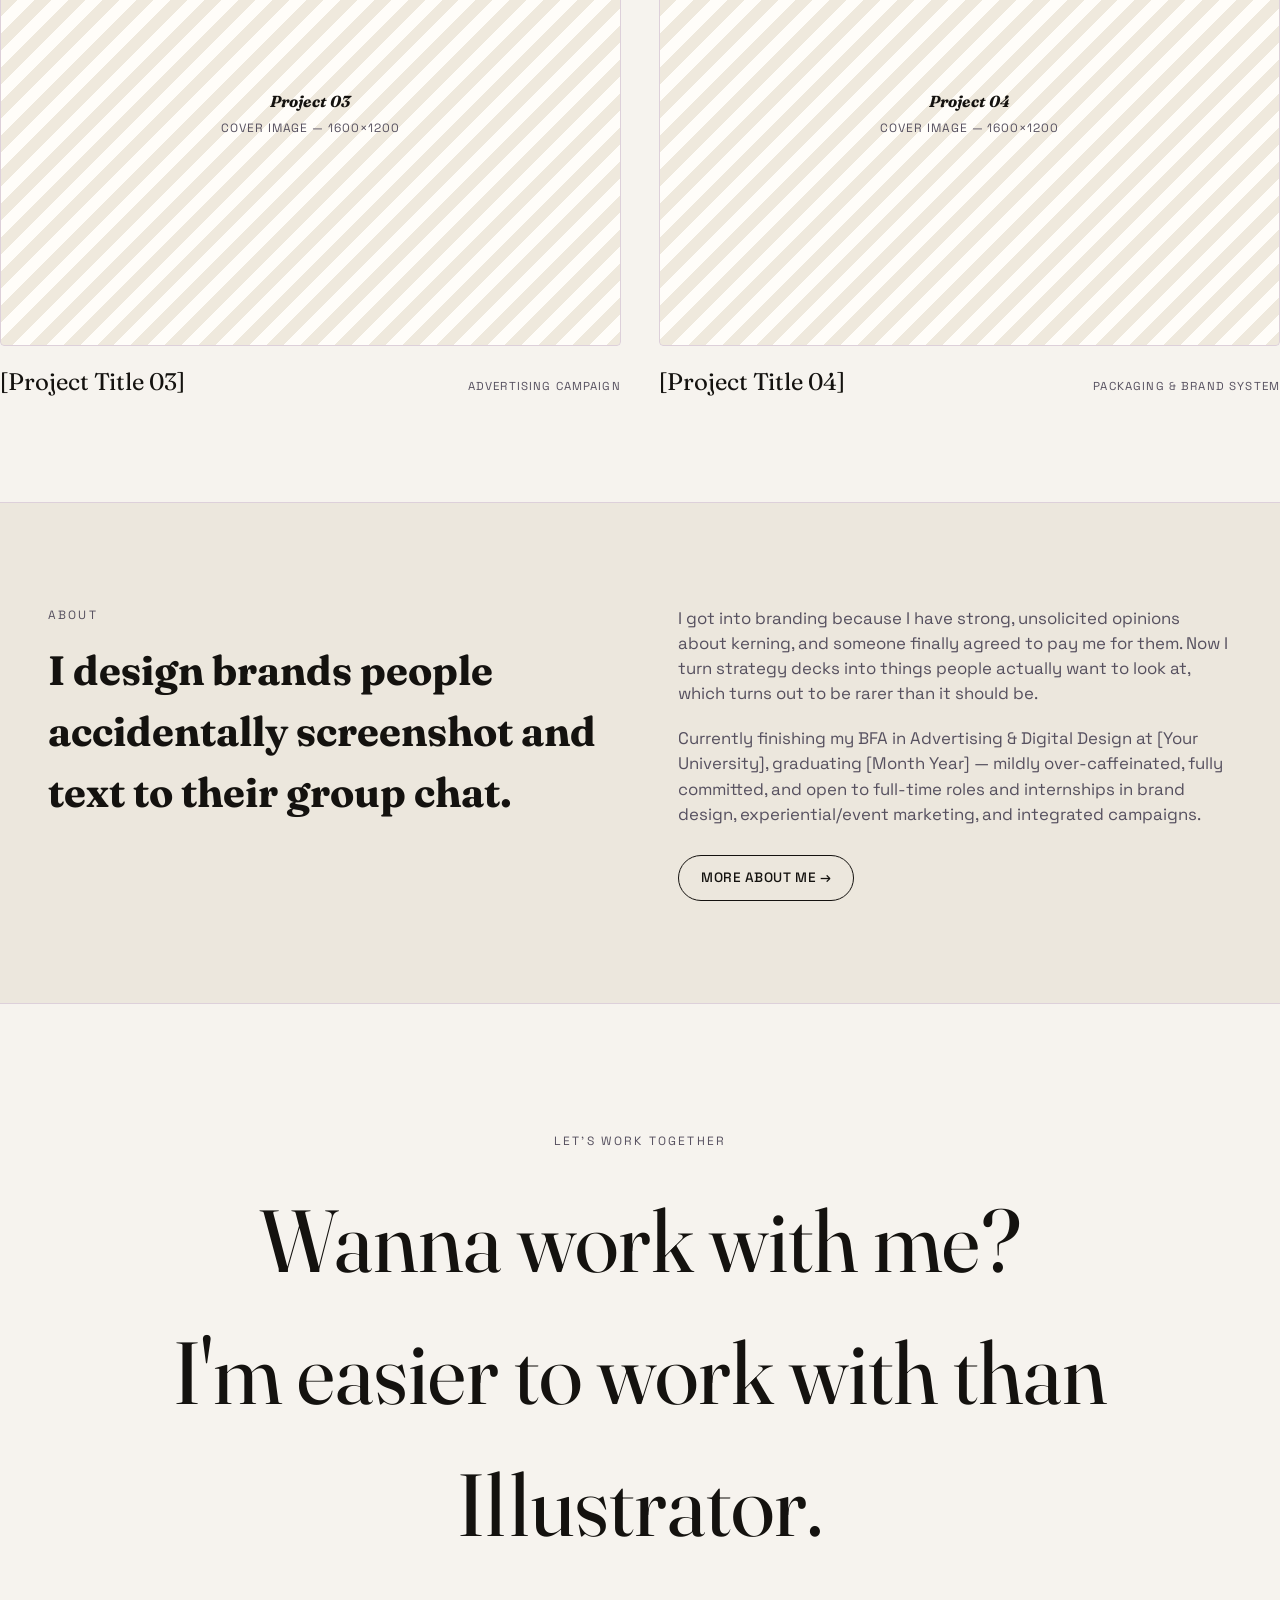
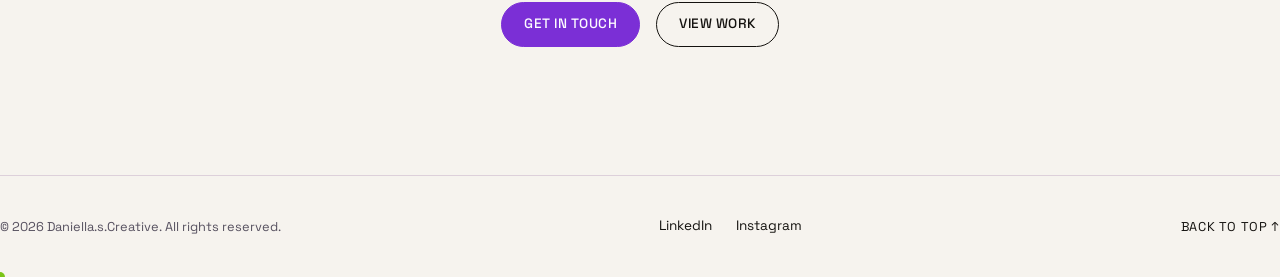
==== commit ff093f61: "Add name and greeting to homepage hero" ====
--- a/index.html
+++ b/index.html
@@ -44,7 +44,7 @@
 
   <!-- ============ HERO ============ -->
   <section class="hero wrap">
-    <h1 class="serif">I'm a designer<br>based in <em>NYC.</em></h1>
+    <h1 class="serif">Hi! I'm Daniella,<br>a designer based in <em>NYC.</em></h1>
     <div class="hero-sub">
       <a href="work.html" class="btn btn--accent">View Work ↓</a>
     </div>
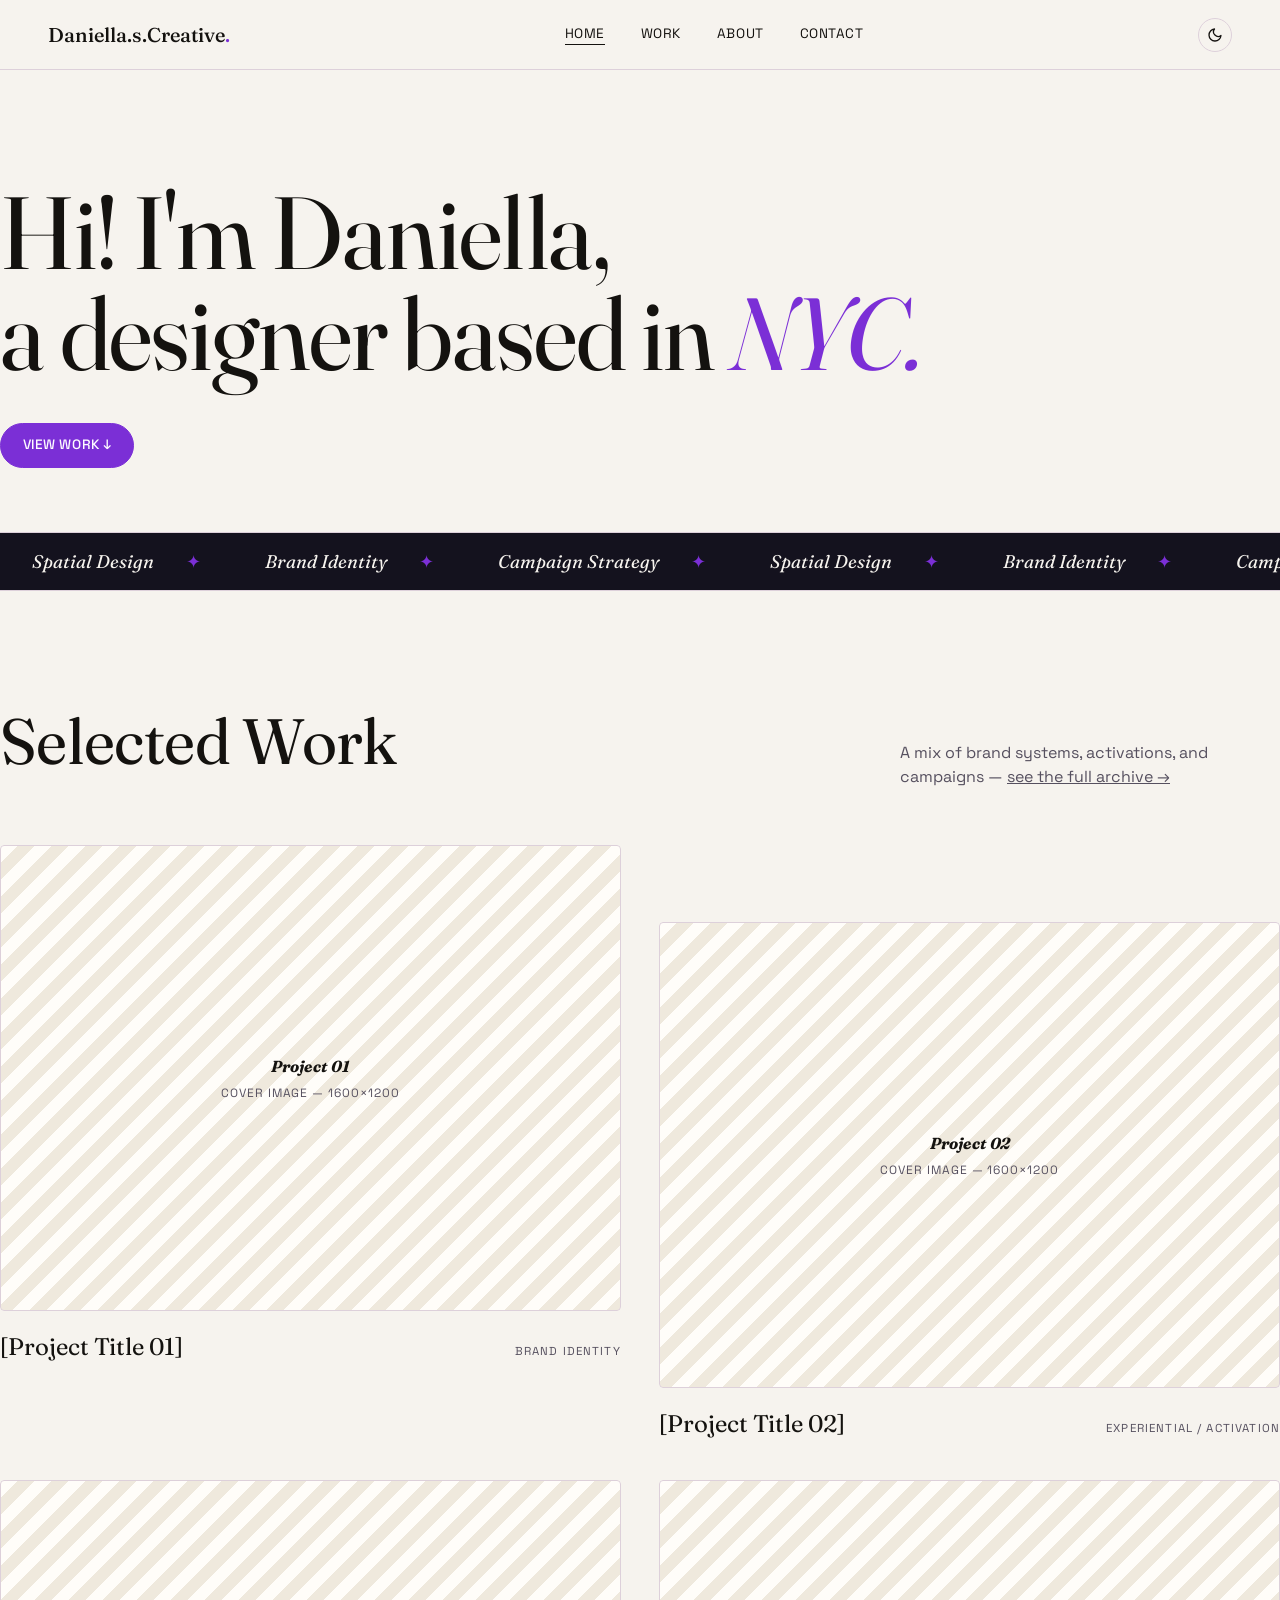
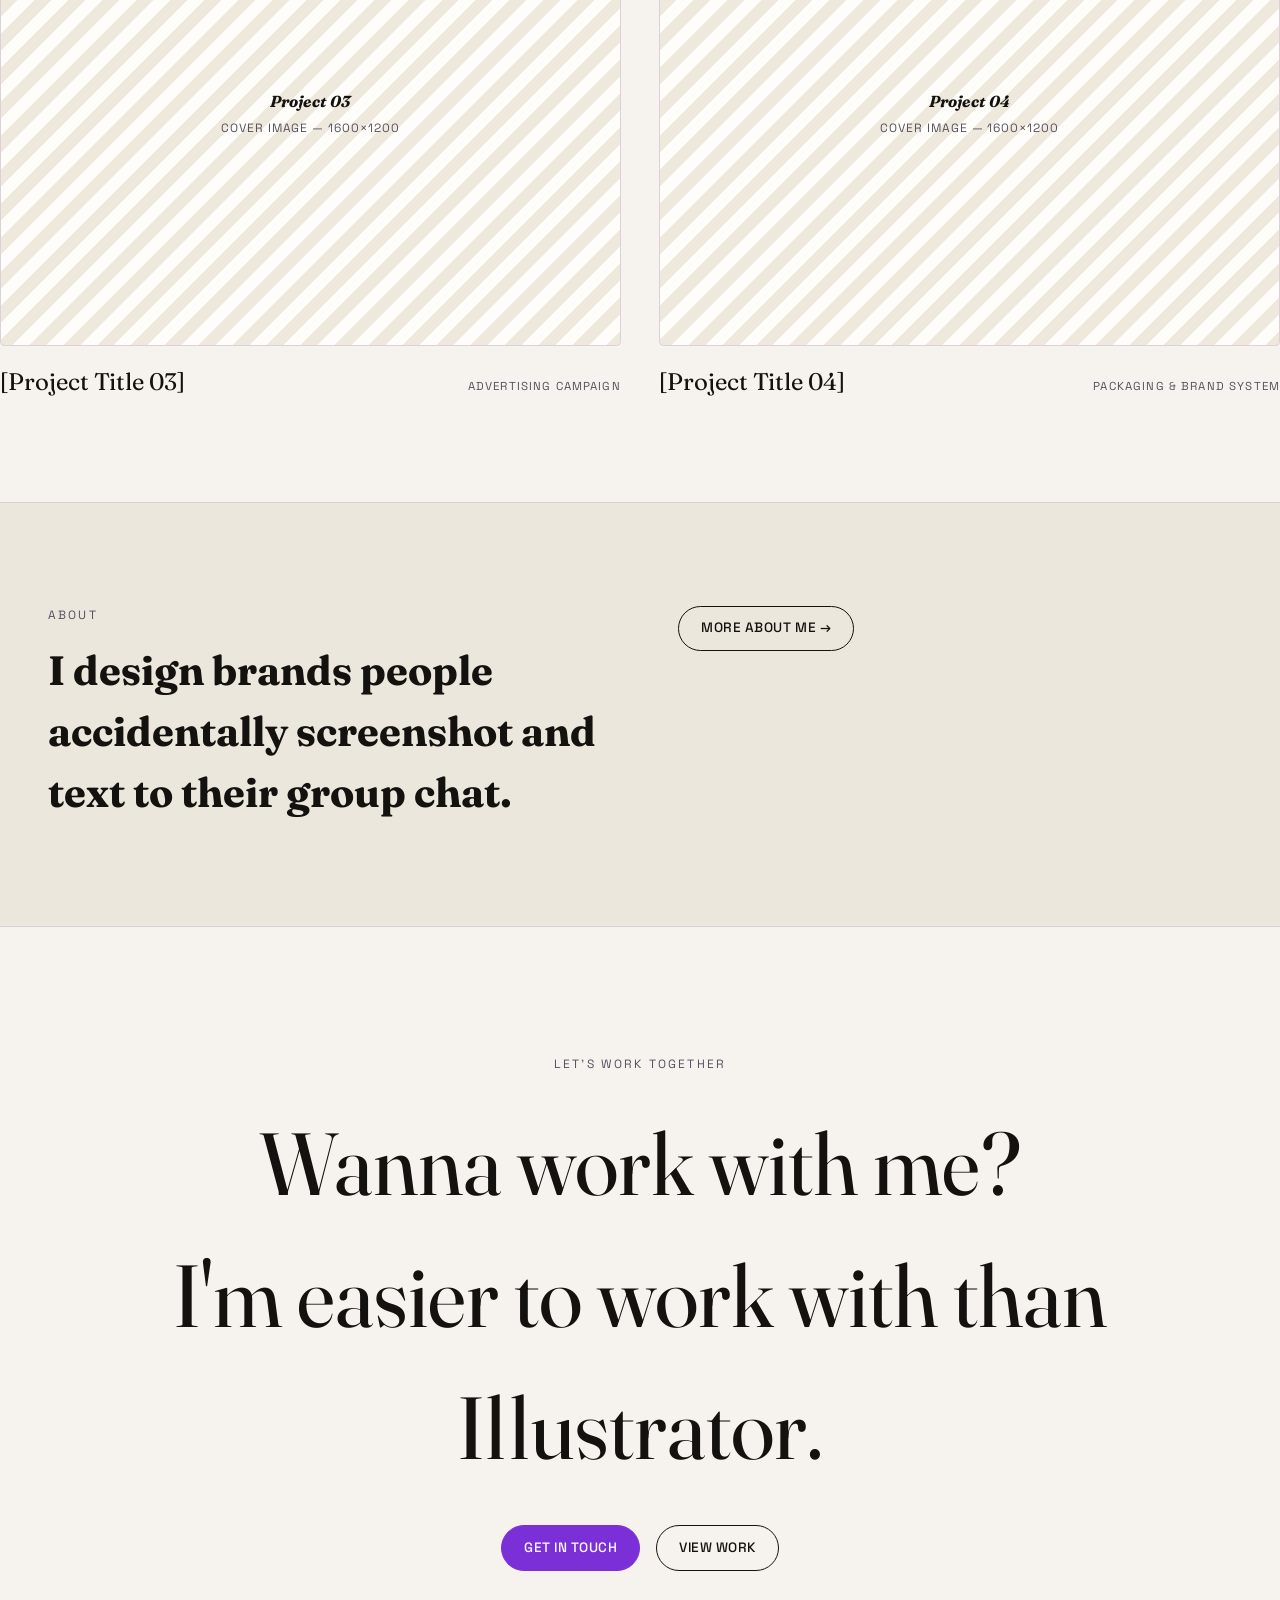
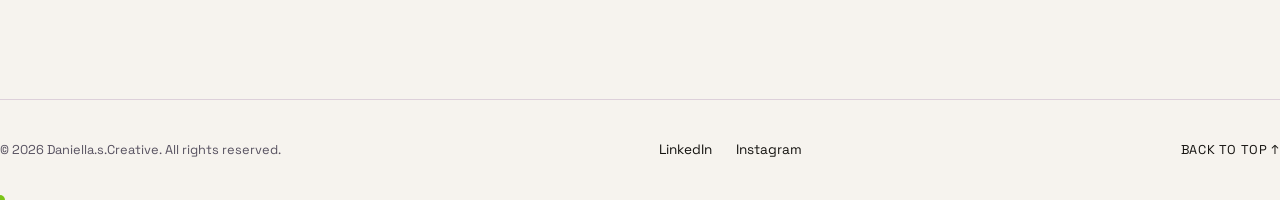
==== commit 070b7101: "Trim the homepage about teaser to a link Drop the bio paragraphs from the About teaser section and l" ====
--- a/index.html
+++ b/index.html
@@ -136,9 +136,7 @@
         <h2 class="serif" style="font-size:var(--fs-h2);">I design brands people accidentally screenshot and text to their group chat.</h2>
       </div>
       <div class="about-copy reveal">
-        <p>I got into branding because I have strong, unsolicited opinions about kerning, and someone finally agreed to pay me for them. Now I turn strategy decks into things people actually want to look at, which turns out to be rarer than it should be.</p>
-        <p>Currently finishing my BFA in Advertising &amp; Digital Design at [Your University], graduating [Month Year] — mildly over-caffeinated, fully committed, and open to full-time roles and internships in brand design, experiential/event marketing, and integrated campaigns.</p>
-        <a href="about.html" class="btn" style="margin-top:.5rem;">More about me →</a>
+        <a href="about.html" class="btn">More about me →</a>
       </div>
     </div>
   </section>
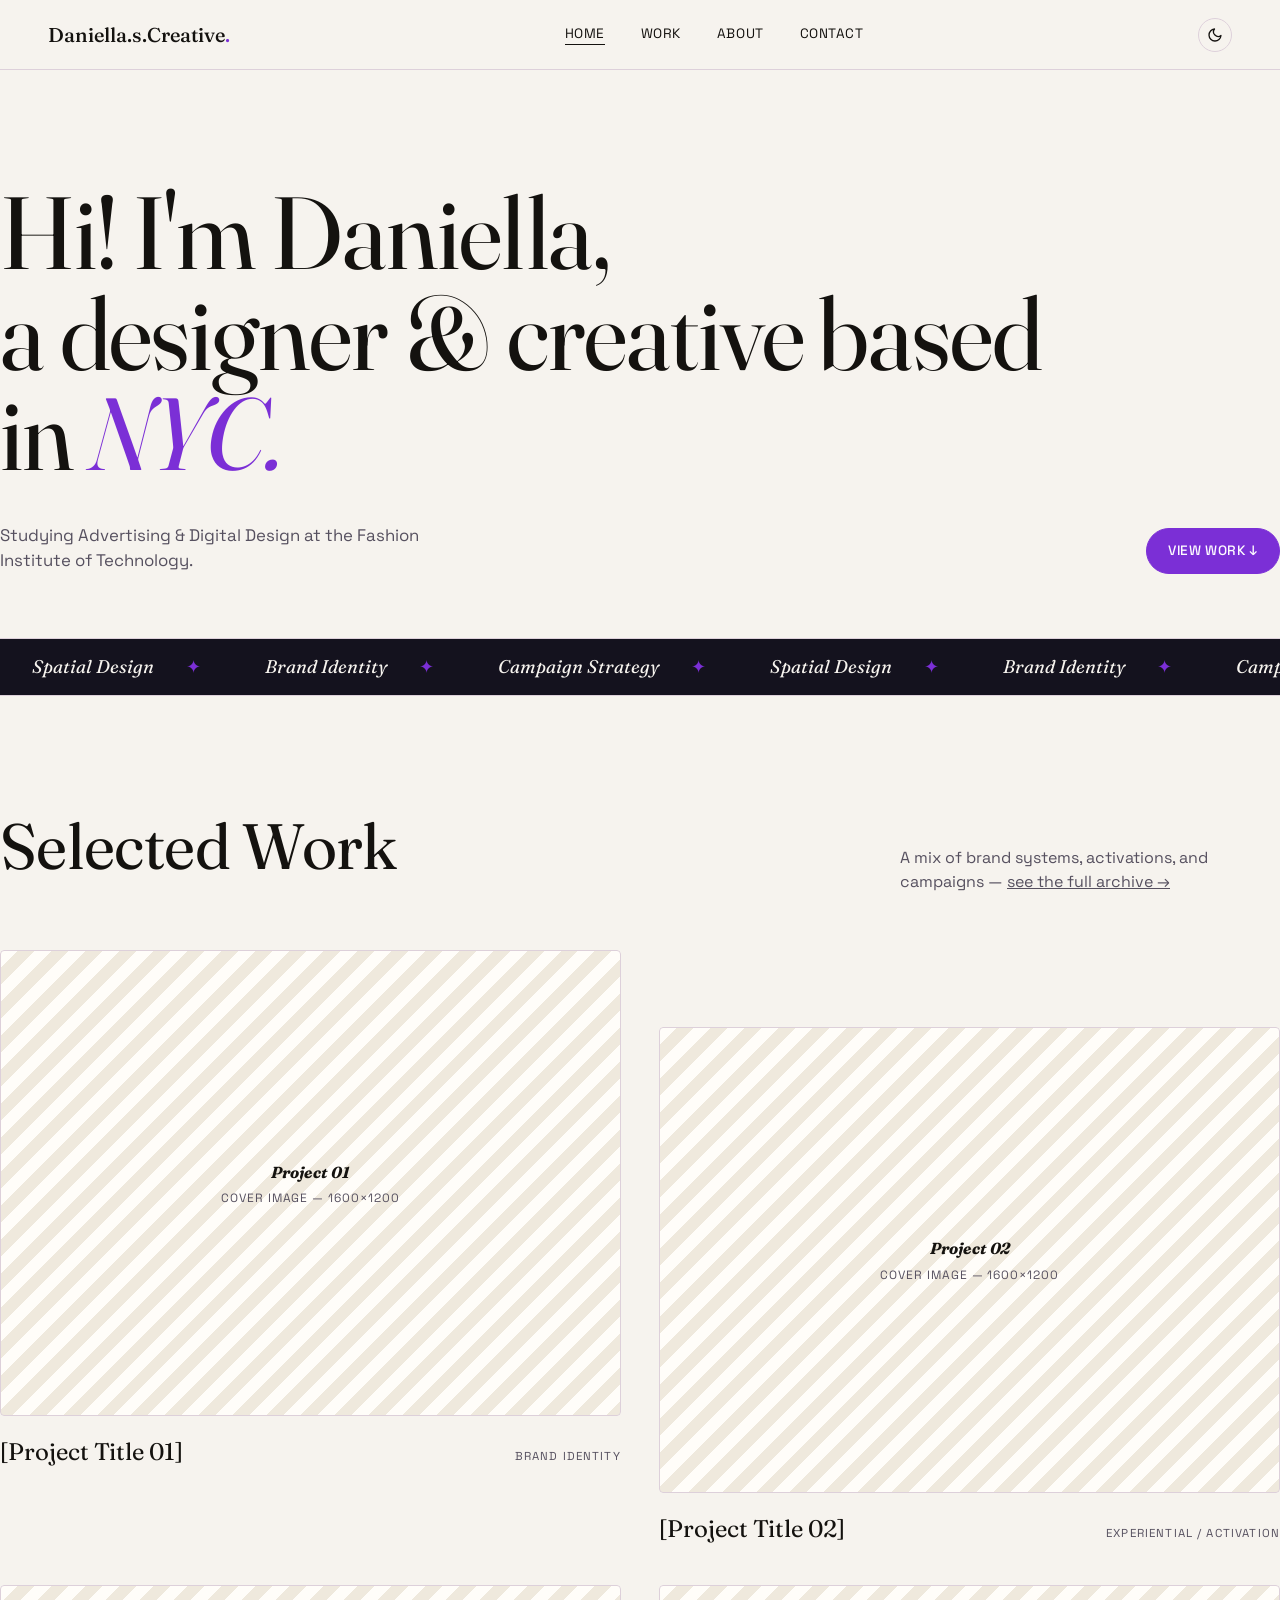
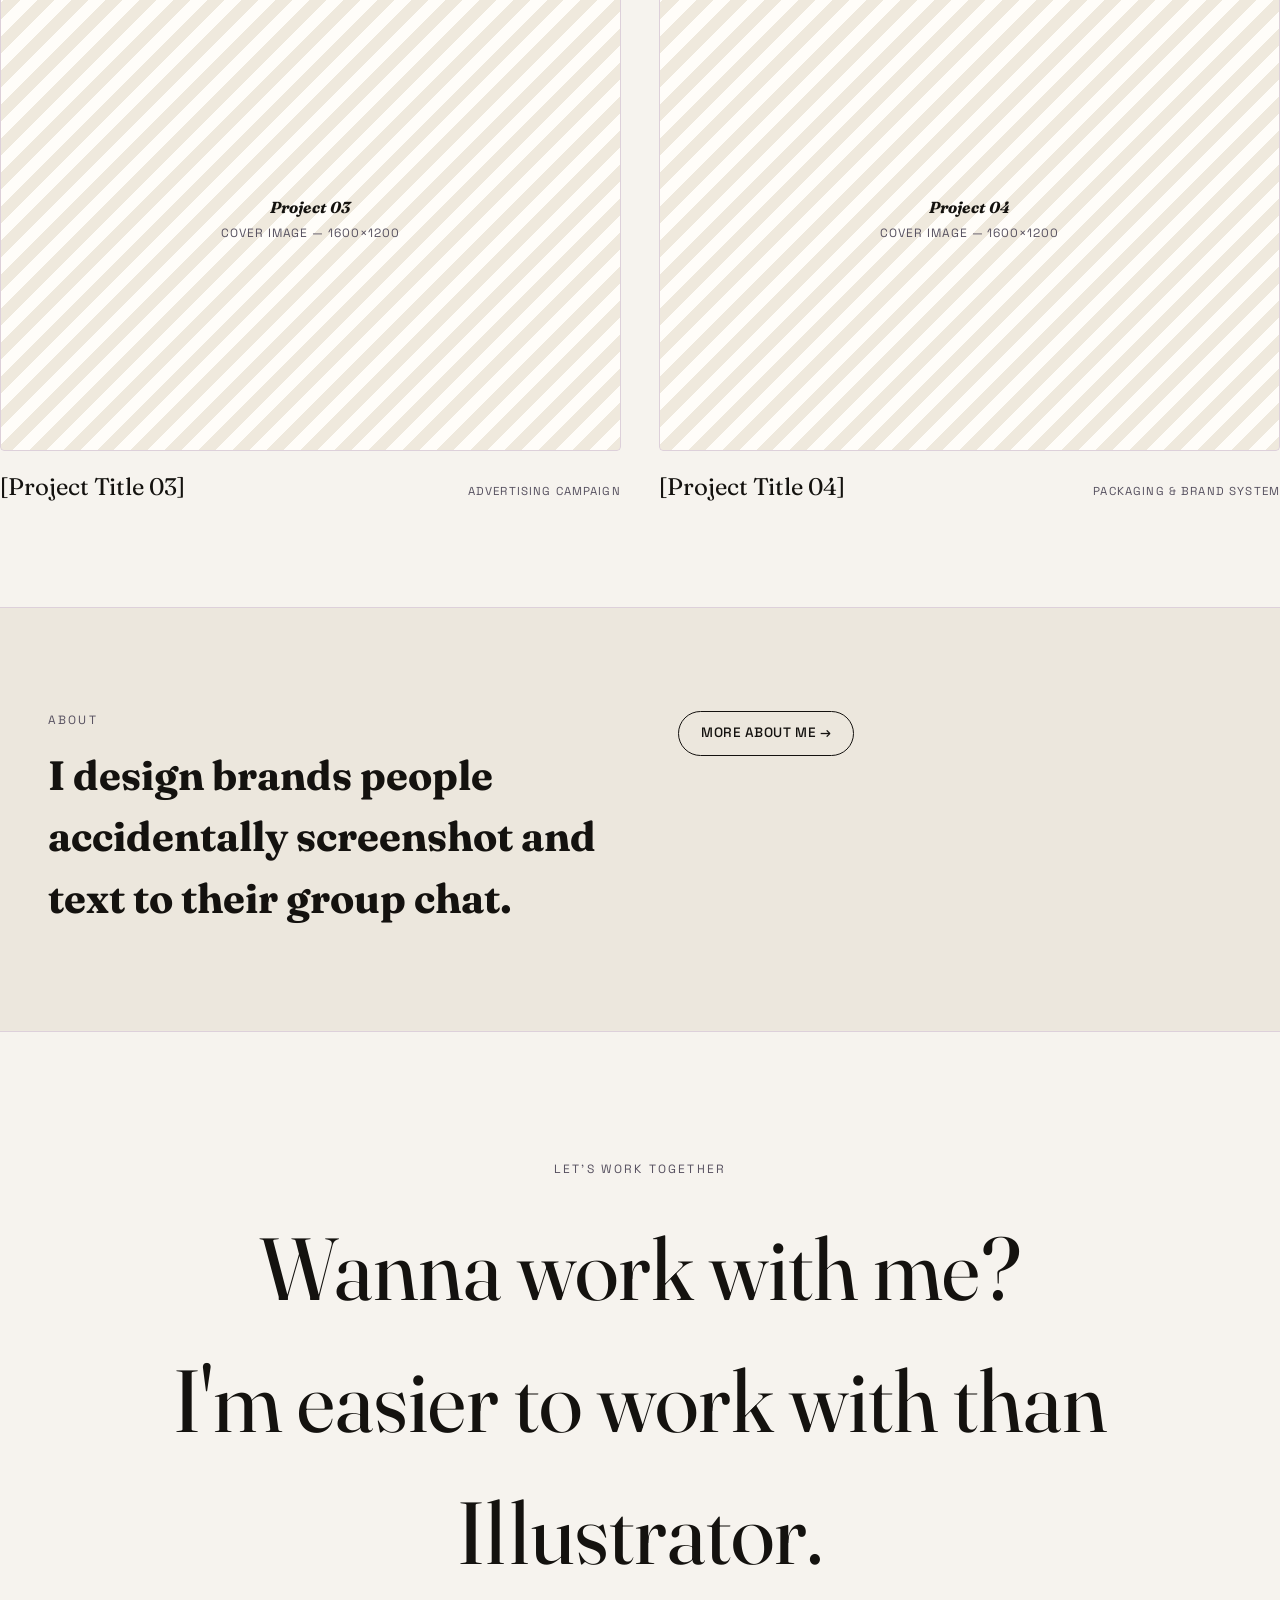
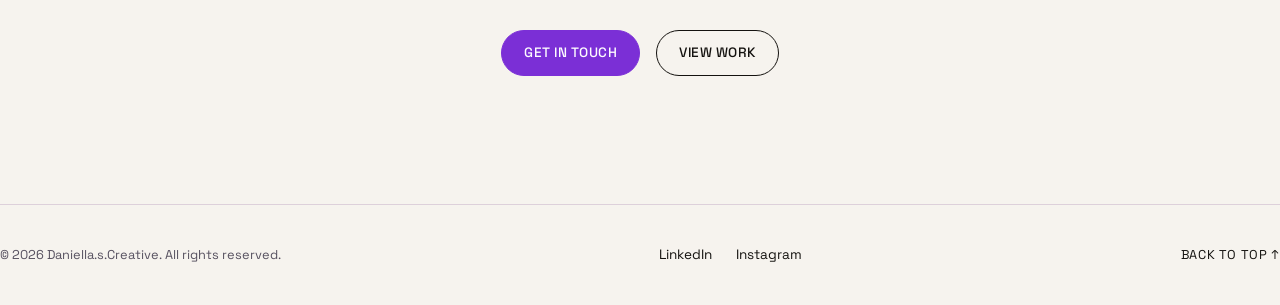
==== commit b95bfc29: "Match the homepage hero to the About page's real background Add "& creative" to the headline and a s" ====
--- a/index.html
+++ b/index.html
@@ -44,8 +44,9 @@
 
   <!-- ============ HERO ============ -->
   <section class="hero wrap">
-    <h1 class="serif">Hi! I'm Daniella,<br>a designer based in <em>NYC.</em></h1>
+    <h1 class="serif">Hi! I'm Daniella,<br>a designer &amp; creative based in <em>NYC.</em></h1>
     <div class="hero-sub">
+      <p>Studying Advertising &amp; Digital Design at the Fashion Institute of Technology.</p>
       <a href="work.html" class="btn btn--accent">View Work ↓</a>
     </div>
   </section>
--- a/css/style.css
+++ b/css/style.css
@@ -605,19 +605,7 @@
 .center{ text-align: center; }
 .small{ font-size: .85rem; color: var(--ink-soft); }
 
-/* Custom cursor dot (progressive enhancement, desktop only) */
-.cursor-dot{
-  position: fixed;
-  width: 10px; height: 10px;
-  border-radius: 50%;
-  background: var(--accent);
-  pointer-events: none;
-  z-index: 999;
-  transform: translate(-50%, -50%);
-  mix-blend-mode: difference;
-  transition: opacity .2s;
-  opacity: 0;
-}
+/* Custom cursor — desktop/mouse only; touch devices keep the system default */
 @media (hover: hover) and (pointer: fine){
-  .cursor-dot{ opacity: 1; }
-}
+  body{ cursor: url("../assets/cursor/cat-cursor.png") 8 8, auto; }
+}
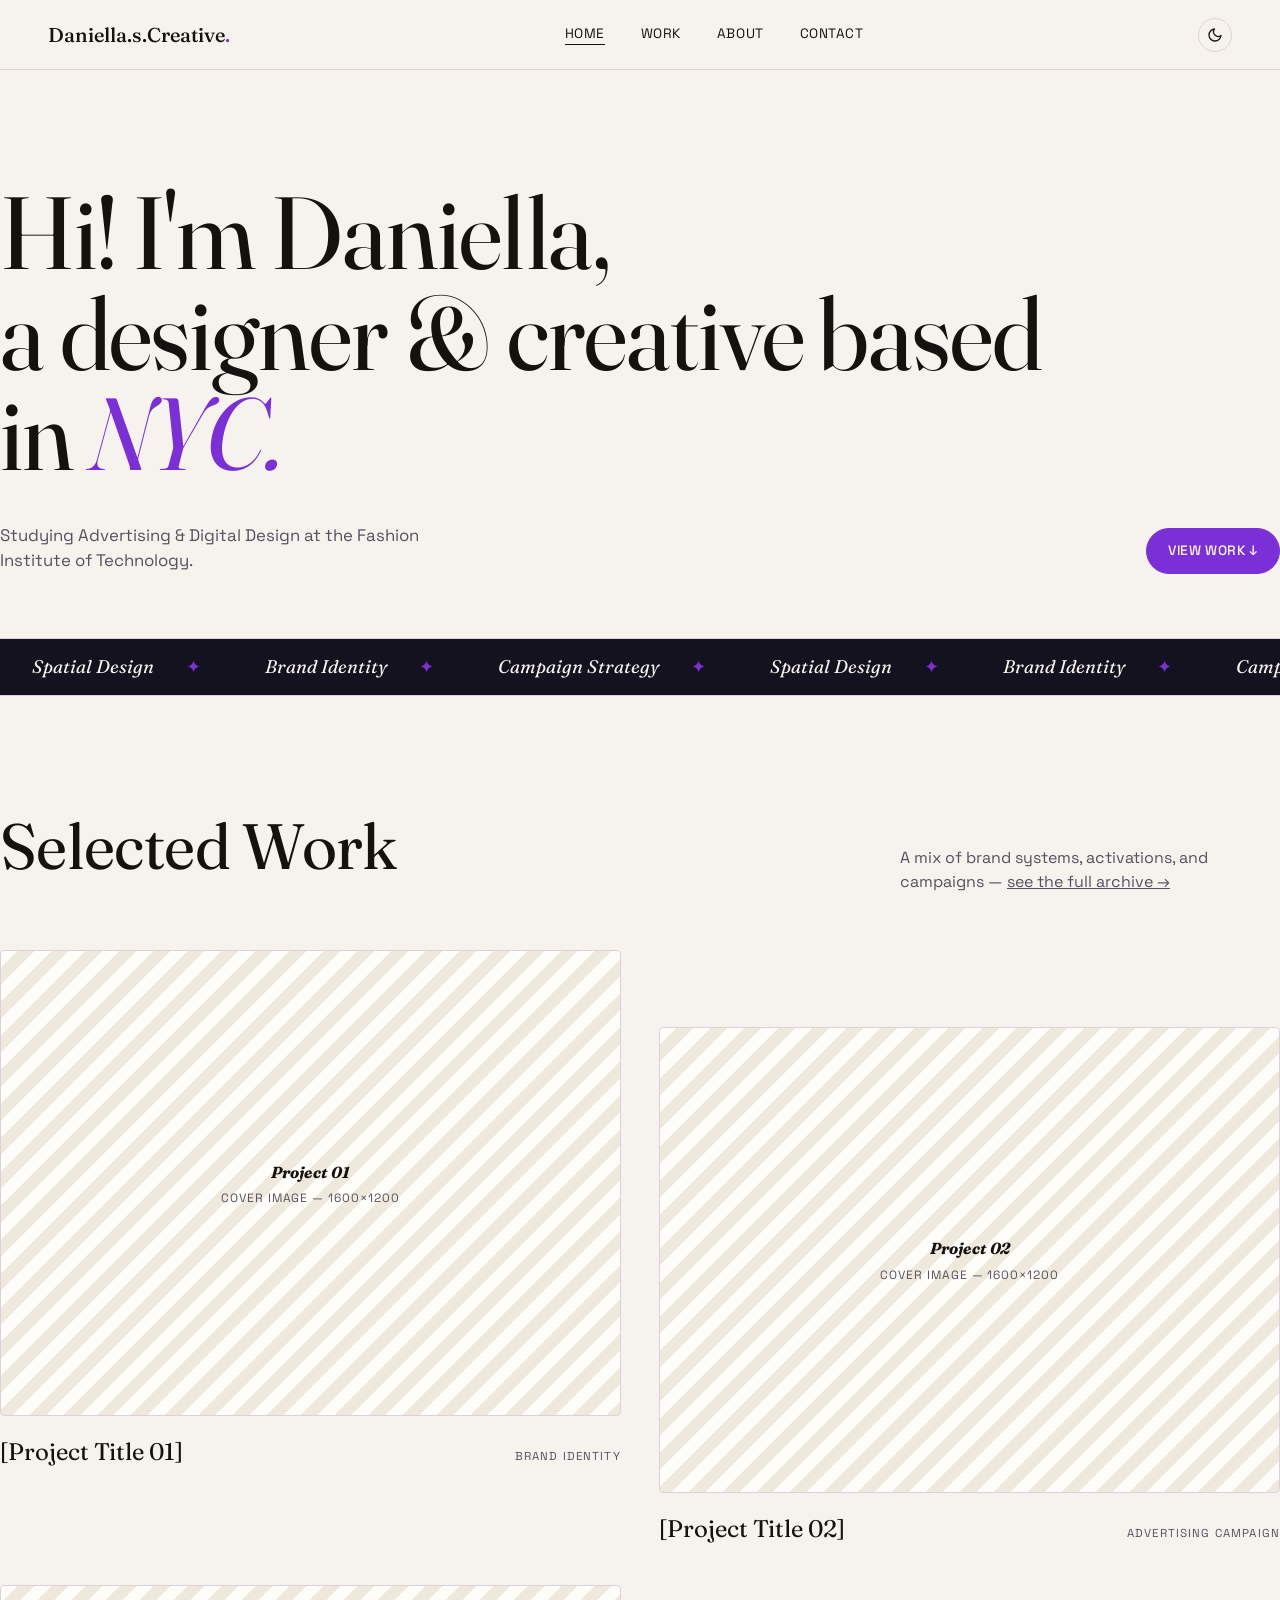
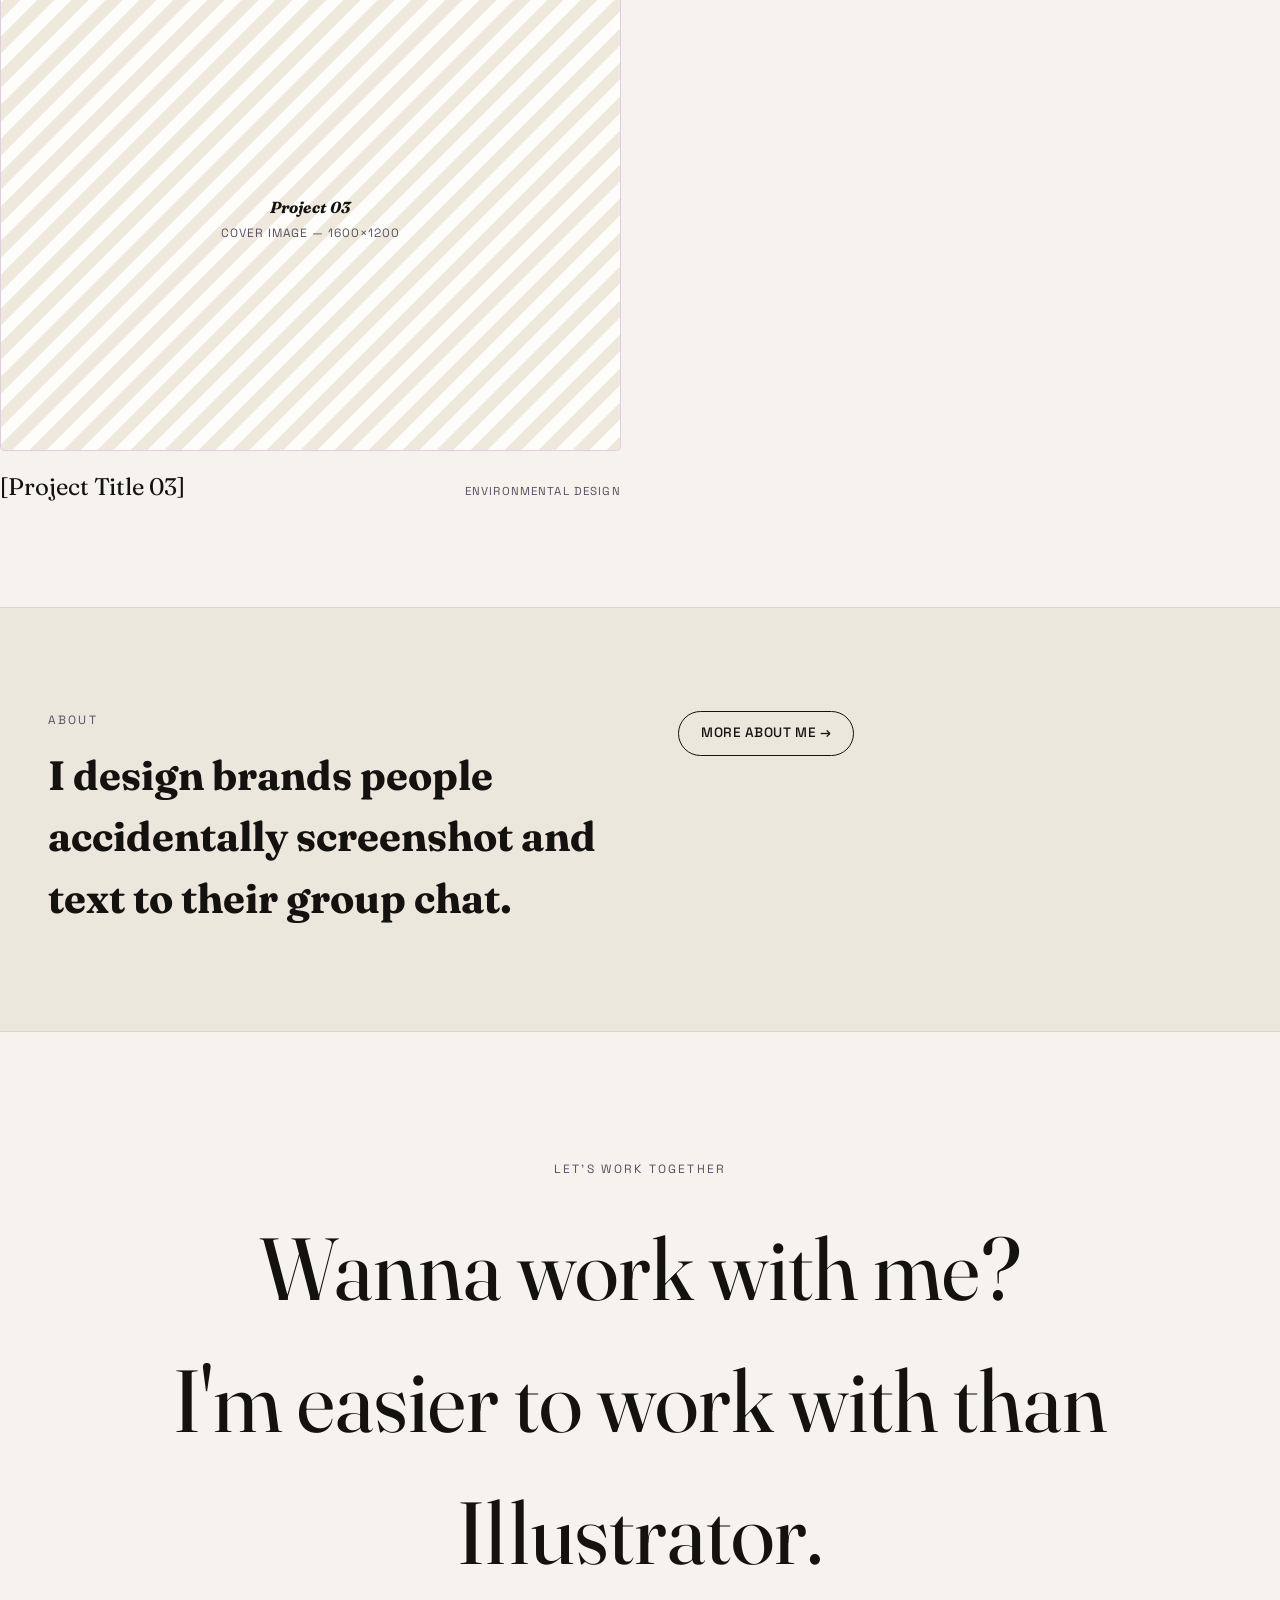
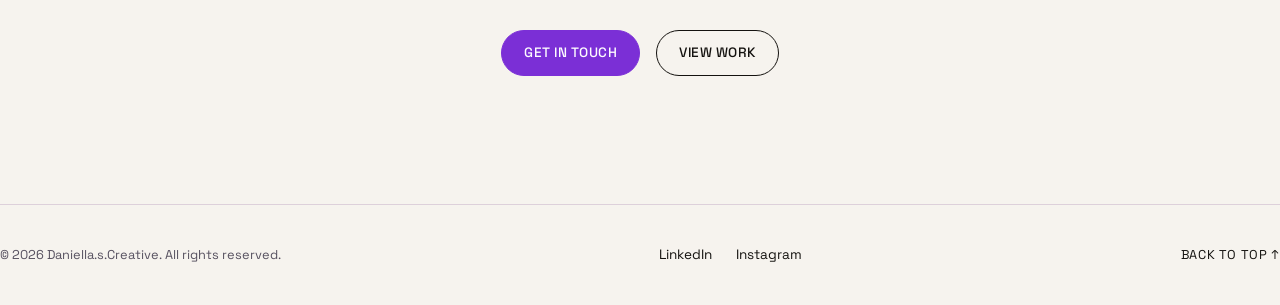
==== commit 7fc18386: "Trim the portfolio down to 3 project spaces Keep Brand Identity, Advertising Campaign, and Environme" ====
--- a/index.html
+++ b/index.html
@@ -90,7 +90,7 @@
         </div>
       </a>
 
-      <a href="work/experiential-activation.html" class="work-card reveal">
+      <a href="work/ad-campaign.html" class="work-card reveal">
         <div class="work-card-frame">
           <div class="img-ph r-4-3">
             <div class="img-ph-label"><b>Project 02</b>Cover image — 1600×1200</div>
@@ -98,11 +98,11 @@
         </div>
         <div class="work-card-meta">
           <h3 class="serif">[Project Title 02]</h3>
-          <span class="tag">Experiential / Activation</span>
+          <span class="tag">Advertising Campaign</span>
         </div>
       </a>
 
-      <a href="work/ad-campaign.html" class="work-card reveal">
+      <a href="work/environmental-installation.html" class="work-card reveal">
         <div class="work-card-frame">
           <div class="img-ph r-4-3">
             <div class="img-ph-label"><b>Project 03</b>Cover image — 1600×1200</div>
@@ -110,19 +110,7 @@
         </div>
         <div class="work-card-meta">
           <h3 class="serif">[Project Title 03]</h3>
-          <span class="tag">Advertising Campaign</span>
-        </div>
-      </a>
-
-      <a href="work/packaging-system.html" class="work-card reveal">
-        <div class="work-card-frame">
-          <div class="img-ph r-4-3">
-            <div class="img-ph-label"><b>Project 04</b>Cover image — 1600×1200</div>
-          </div>
-        </div>
-        <div class="work-card-meta">
-          <h3 class="serif">[Project Title 04]</h3>
-          <span class="tag">Packaging &amp; Brand System</span>
+          <span class="tag">Environmental Design</span>
         </div>
       </a>
 
